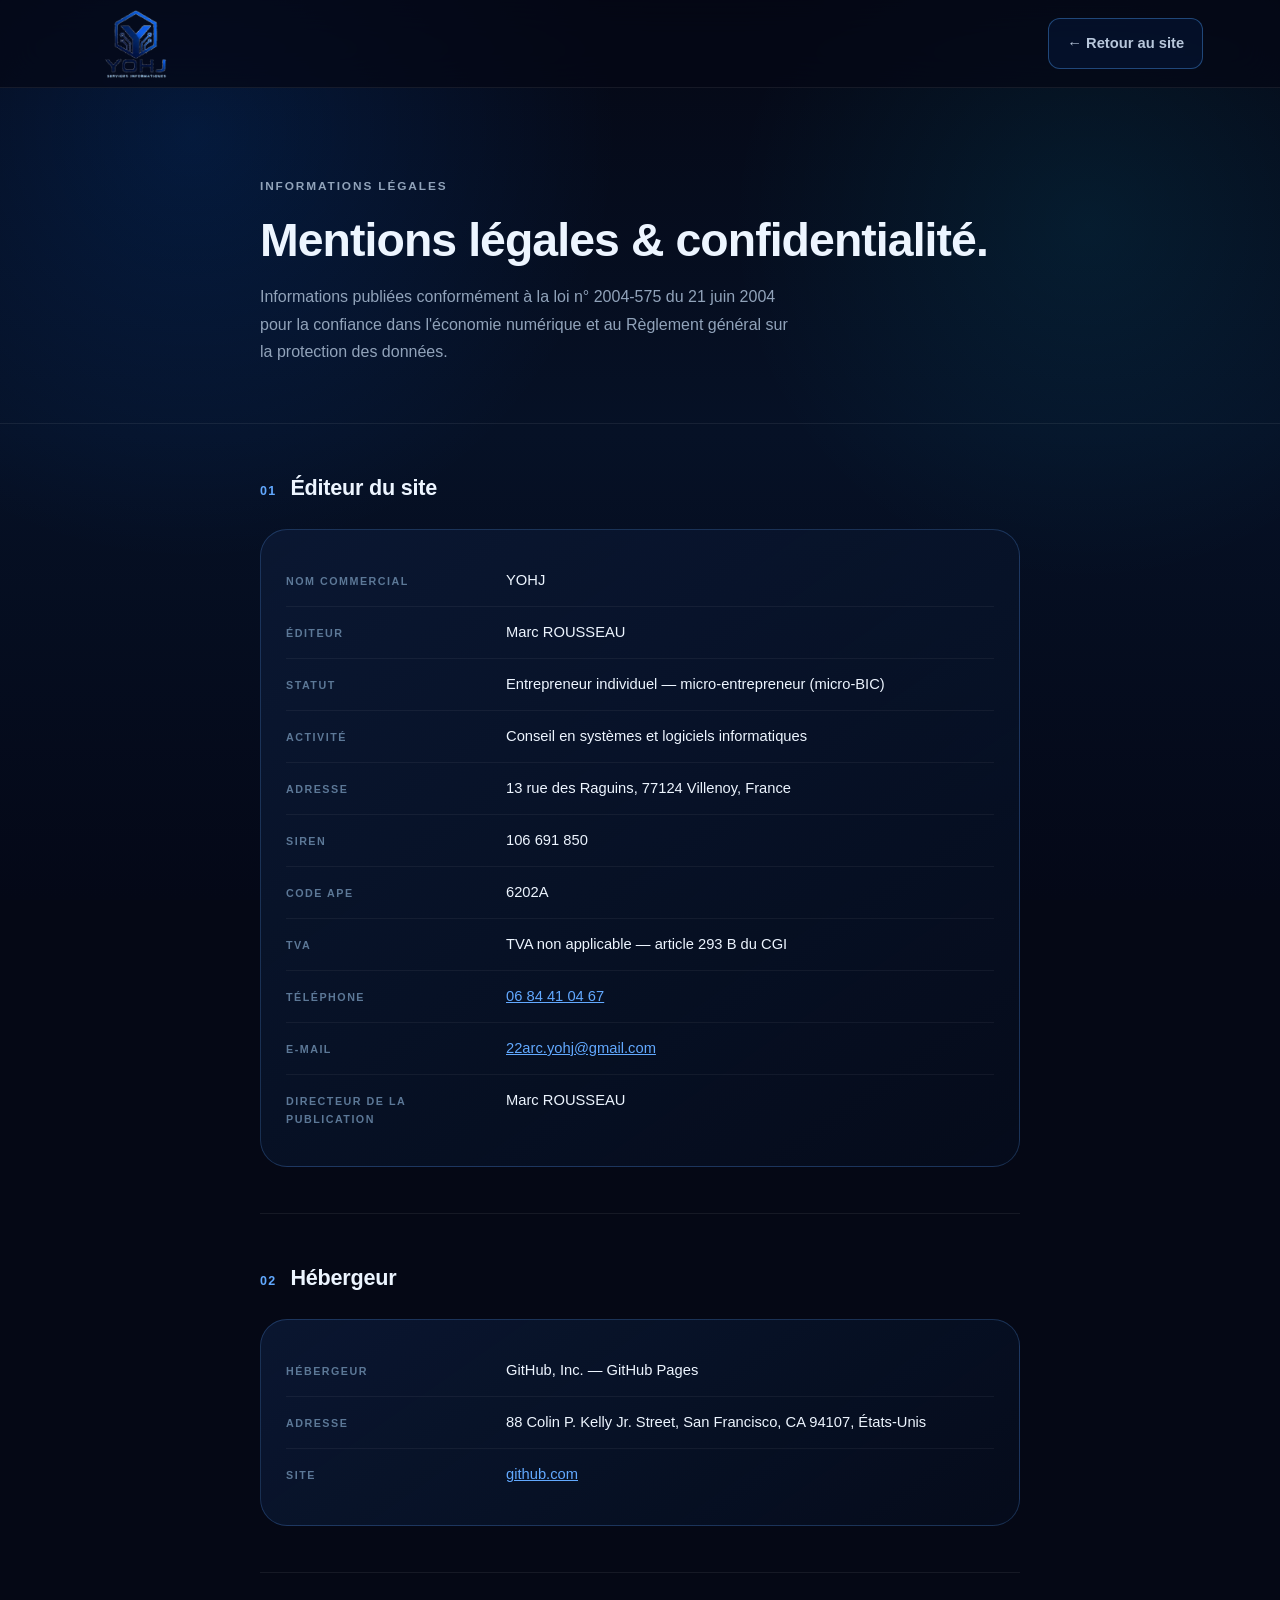
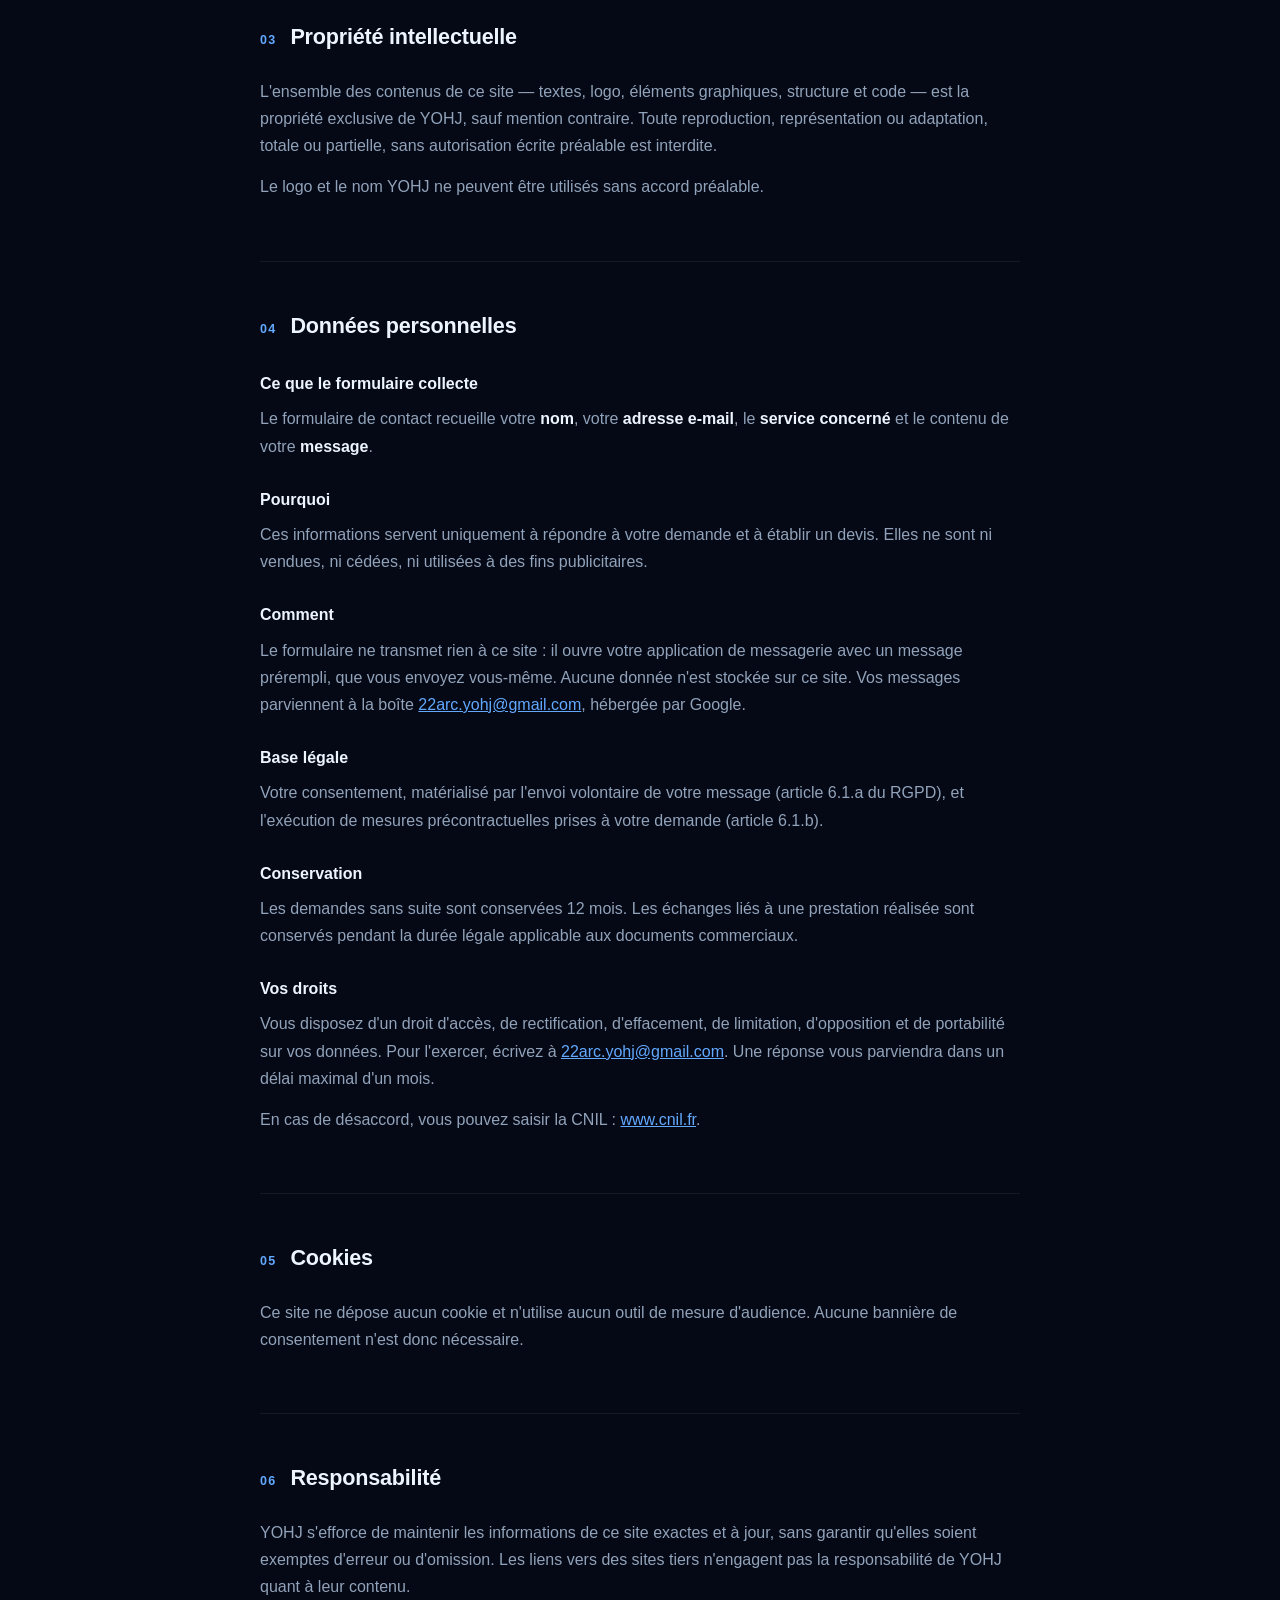
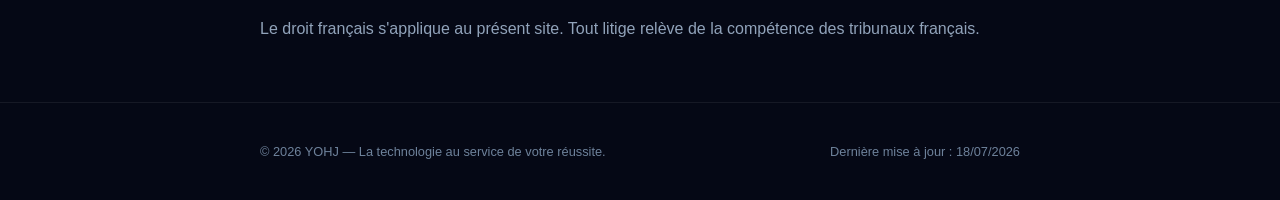
==== mentions-legales.html @ 3605e98a "Add files via upload" ====
<!DOCTYPE html>
<html lang="fr">
<head>
<meta charset="utf-8">
<meta name="viewport" content="width=device-width, initial-scale=1">
<meta name="theme-color" content="#050b1b">
<meta name="description" content="Mentions légales et politique de confidentialité de YOHJ, services informatiques.">
<title>Mentions légales — YOHJ</title>
<link rel="icon" href="assets/favicon.png">
<style>
  *{box-sizing:border-box;margin:0;padding:0}
  html{scroll-behavior:smooth}
  body{
    background:#050815;color:#edf5ff;
    font-family:Inter,Arial,sans-serif;line-height:1.7;
    overflow-x:hidden;-webkit-font-smoothing:antialiased;
  }
  body::before{
    content:"";position:fixed;inset:0;z-index:-3;
    background:
      radial-gradient(circle at 15% 15%,rgba(0,112,255,.15),transparent 32%),
      radial-gradient(circle at 85% 25%,rgba(0,214,255,.08),transparent 28%),
      linear-gradient(180deg,#050815,#061126 48%,#040817);
  }
  .wrap{max-width:840px;margin:0 auto;padding:0 clamp(22px,6vw,40px)}

  /* ---------- en-tête ---------- */
  .header{
    height:88px;position:sticky;top:0;z-index:20;
    display:flex;align-items:center;justify-content:space-between;
    padding:0 clamp(22px,6vw,92px);
    background:rgba(5,8,21,.72);backdrop-filter:blur(18px);
    border-bottom:1px solid rgba(255,255,255,.07);
  }
  .header img{display:block;width:118px;height:68px;object-fit:contain}
  .back{
    color:#b8c7db;text-decoration:none;font-size:.92rem;font-weight:700;
    padding:12px 18px;border:1px solid rgba(80,163,255,.38);
    border-radius:12px;background:rgba(20,104,255,.08);
    transition:color .2s,border-color .2s;white-space:nowrap;
  }
  .back:hover{color:#fff;border-color:#1676f5}

  /* ---------- titre ---------- */
  .head{padding:72px 0 44px;border-bottom:1px solid rgba(255,255,255,.07)}
  .label{
    letter-spacing:.16em;text-transform:uppercase;color:#62a9ff;
    font-size:.74rem;font-weight:800;margin-bottom:18px;
  }
  h1{font-size:clamp(2rem,5vw,2.9rem);line-height:1.15;font-weight:800;letter-spacing:-.02em}
  .head p{color:#91a3ba;margin-top:16px;max-width:60ch}

  /* ---------- sections ---------- */
  section{padding:46px 0;border-bottom:1px solid rgba(255,255,255,.07)}
  section:last-of-type{border-bottom:0}
  h2{
    font-size:1.35rem;font-weight:800;letter-spacing:-.01em;
    margin-bottom:22px;display:flex;align-items:baseline;gap:14px;
  }
  h2 .num{color:#62a9ff;font-size:.78rem;font-weight:800;letter-spacing:.1em;font-variant-numeric:tabular-nums}
  h3{font-size:1rem;font-weight:700;margin:26px 0 8px}
  p{color:#91a3ba;margin-bottom:14px}
  p strong{color:#edf5ff;font-weight:700}
  a{color:#62a9ff}
  ul{list-style:none;margin:0 0 14px}
  li{color:#91a3ba;padding-left:22px;position:relative;margin-bottom:9px}
  li::before{content:"—";position:absolute;left:0;color:#62a9ff;opacity:.7}

  /* ---------- fiche identité ---------- */
  .card{
    padding:25px;border:1px solid rgba(93,163,255,.24);border-radius:27px;
    background:linear-gradient(145deg,rgba(11,24,51,.92),rgba(5,13,29,.76));
  }
  .row{
    display:grid;grid-template-columns:200px 1fr;gap:10px 20px;
    padding:13px 0;border-bottom:1px solid rgba(255,255,255,.05);align-items:baseline;
  }
  .row:last-child{border-bottom:0}
  .row dt{color:#5c7897;font-size:.67rem;letter-spacing:.14em;text-transform:uppercase;font-weight:700}
  .row dd{color:#edf5ff;font-size:.92rem}
  @media(max-width:650px){.row{grid-template-columns:1fr;gap:4px}}


  /* ---------- pied ---------- */
  footer{
    padding:38px 0;color:#6e829b;font-size:.8rem;
    border-top:1px solid rgba(255,255,255,.07);
  }
  footer .wrap{display:flex;justify-content:space-between;gap:16px;flex-wrap:wrap}
  footer a{color:inherit;text-decoration:none;border-bottom:1px solid rgba(255,255,255,.18)}
  footer a:hover{color:#b8c7db;border-color:#62a9ff}

  :focus-visible{outline:2px solid #62a9ff;outline-offset:3px;border-radius:4px}
  @media(prefers-reduced-motion:reduce){*{transition:none!important;scroll-behavior:auto}}
</style>
</head>
<body>

<header class="header">
  <a href="index.html#accueil" aria-label="YOHJ, accueil">
    <img src="assets/logo-concept-a.png" alt="Logo YOHJ">
  </a>
  <a class="back" href="index.html#accueil">← Retour au site</a>
</header>

<div class="head">
  <div class="wrap">
    <p class="label">Informations légales</p>
    <h1>Mentions légales &amp; confidentialité.</h1>
    <p>Informations publiées conformément à la loi n° 2004-575 du 21 juin 2004 pour la confiance dans l'économie numérique et au Règlement général sur la protection des données.</p>
  </div>
</div>

<main class="wrap">

  <section>
    <h2><span class="num">01</span> Éditeur du site</h2>
    <div class="card">
      <dl>
        <div class="row"><dt>Nom commercial</dt><dd>YOHJ</dd></div>
        <div class="row"><dt>Éditeur</dt><dd>Marc ROUSSEAU</dd></div>
        <div class="row"><dt>Statut</dt><dd>Entrepreneur individuel — micro-entrepreneur (micro-BIC)</dd></div>
        <div class="row"><dt>Activité</dt><dd>Conseil en systèmes et logiciels informatiques</dd></div>
        <div class="row"><dt>Adresse</dt><dd>13 rue des Raguins, 77124 Villenoy, France</dd></div>
        <div class="row"><dt>SIREN</dt><dd>106 691 850</dd></div>
        <div class="row"><dt>Code APE</dt><dd>6202A</dd></div>
        <div class="row"><dt>TVA</dt><dd>TVA non applicable — article 293 B du CGI</dd></div>
        <div class="row"><dt>Téléphone</dt><dd><a href="tel:+33684410467">06 84 41 04 67</a></dd></div>
        <div class="row"><dt>E-mail</dt><dd><a href="mailto:22arc.yohj@gmail.com">22arc.yohj@gmail.com</a></dd></div>
        <div class="row"><dt>Directeur de la publication</dt><dd>Marc ROUSSEAU</dd></div>
      </dl>
    </div>
  </section>

  <section>
    <h2><span class="num">02</span> Hébergeur</h2>
    <div class="card">
      <dl>
        <div class="row"><dt>Hébergeur</dt><dd>GitHub, Inc. — GitHub Pages</dd></div>
        <div class="row"><dt>Adresse</dt><dd>88 Colin P. Kelly Jr. Street, San Francisco, CA 94107, États-Unis</dd></div>
        <div class="row"><dt>Site</dt><dd><a href="https://github.com" rel="noopener">github.com</a></dd></div>
      </dl>
    </div>
  </section>

  <section>
    <h2><span class="num">03</span> Propriété intellectuelle</h2>
    <p>L'ensemble des contenus de ce site — textes, logo, éléments graphiques, structure et code — est la propriété exclusive de YOHJ, sauf mention contraire. Toute reproduction, représentation ou adaptation, totale ou partielle, sans autorisation écrite préalable est interdite.</p>
    <p>Le logo et le nom YOHJ ne peuvent être utilisés sans accord préalable.</p>
  </section>

  <section>
    <h2><span class="num">04</span> Données personnelles</h2>

    <h3>Ce que le formulaire collecte</h3>
    <p>Le formulaire de contact recueille votre <strong>nom</strong>, votre <strong>adresse e-mail</strong>, le <strong>service concerné</strong> et le contenu de votre <strong>message</strong>.</p>

    <h3>Pourquoi</h3>
    <p>Ces informations servent uniquement à répondre à votre demande et à établir un devis. Elles ne sont ni vendues, ni cédées, ni utilisées à des fins publicitaires.</p>

    <h3>Comment</h3>
    <p>Le formulaire ne transmet rien à ce site : il ouvre votre application de messagerie avec un message prérempli, que vous envoyez vous-même. Aucune donnée n'est stockée sur ce site. Vos messages parviennent à la boîte <a href="mailto:22arc.yohj@gmail.com">22arc.yohj@gmail.com</a>, hébergée par Google.</p>

    <h3>Base légale</h3>
    <p>Votre consentement, matérialisé par l'envoi volontaire de votre message (article 6.1.a du RGPD), et l'exécution de mesures précontractuelles prises à votre demande (article 6.1.b).</p>

    <h3>Conservation</h3>
    <p>Les demandes sans suite sont conservées 12 mois. Les échanges liés à une prestation réalisée sont conservés pendant la durée légale applicable aux documents commerciaux.</p>

    <h3>Vos droits</h3>
    <p>Vous disposez d'un droit d'accès, de rectification, d'effacement, de limitation, d'opposition et de portabilité sur vos données. Pour l'exercer, écrivez à <a href="mailto:22arc.yohj@gmail.com">22arc.yohj@gmail.com</a>. Une réponse vous parviendra dans un délai maximal d'un mois.</p>
    <p>En cas de désaccord, vous pouvez saisir la CNIL : <a href="https://www.cnil.fr" rel="noopener">www.cnil.fr</a>.</p>
  </section>

  <section>
    <h2><span class="num">05</span> Cookies</h2>
    <p>Ce site ne dépose aucun cookie et n'utilise aucun outil de mesure d'audience. Aucune bannière de consentement n'est donc nécessaire.</p>
  </section>

  <section>
    <h2><span class="num">06</span> Responsabilité</h2>
    <p>YOHJ s'efforce de maintenir les informations de ce site exactes et à jour, sans garantir qu'elles soient exemptes d'erreur ou d'omission. Les liens vers des sites tiers n'engagent pas la responsabilité de YOHJ quant à leur contenu.</p>
    <p>Le droit français s'applique au présent site. Tout litige relève de la compétence des tribunaux français.</p>
  </section>

</main>

<footer>
  <div class="wrap">
    <span>© <span id="year"></span> YOHJ — La technologie au service de votre réussite.</span>
    <span>Dernière mise à jour : 18/07/2026</span>
  </div>
</footer>

<script>document.getElementById('year').textContent=new Date().getFullYear();</script>
</body>
</html>
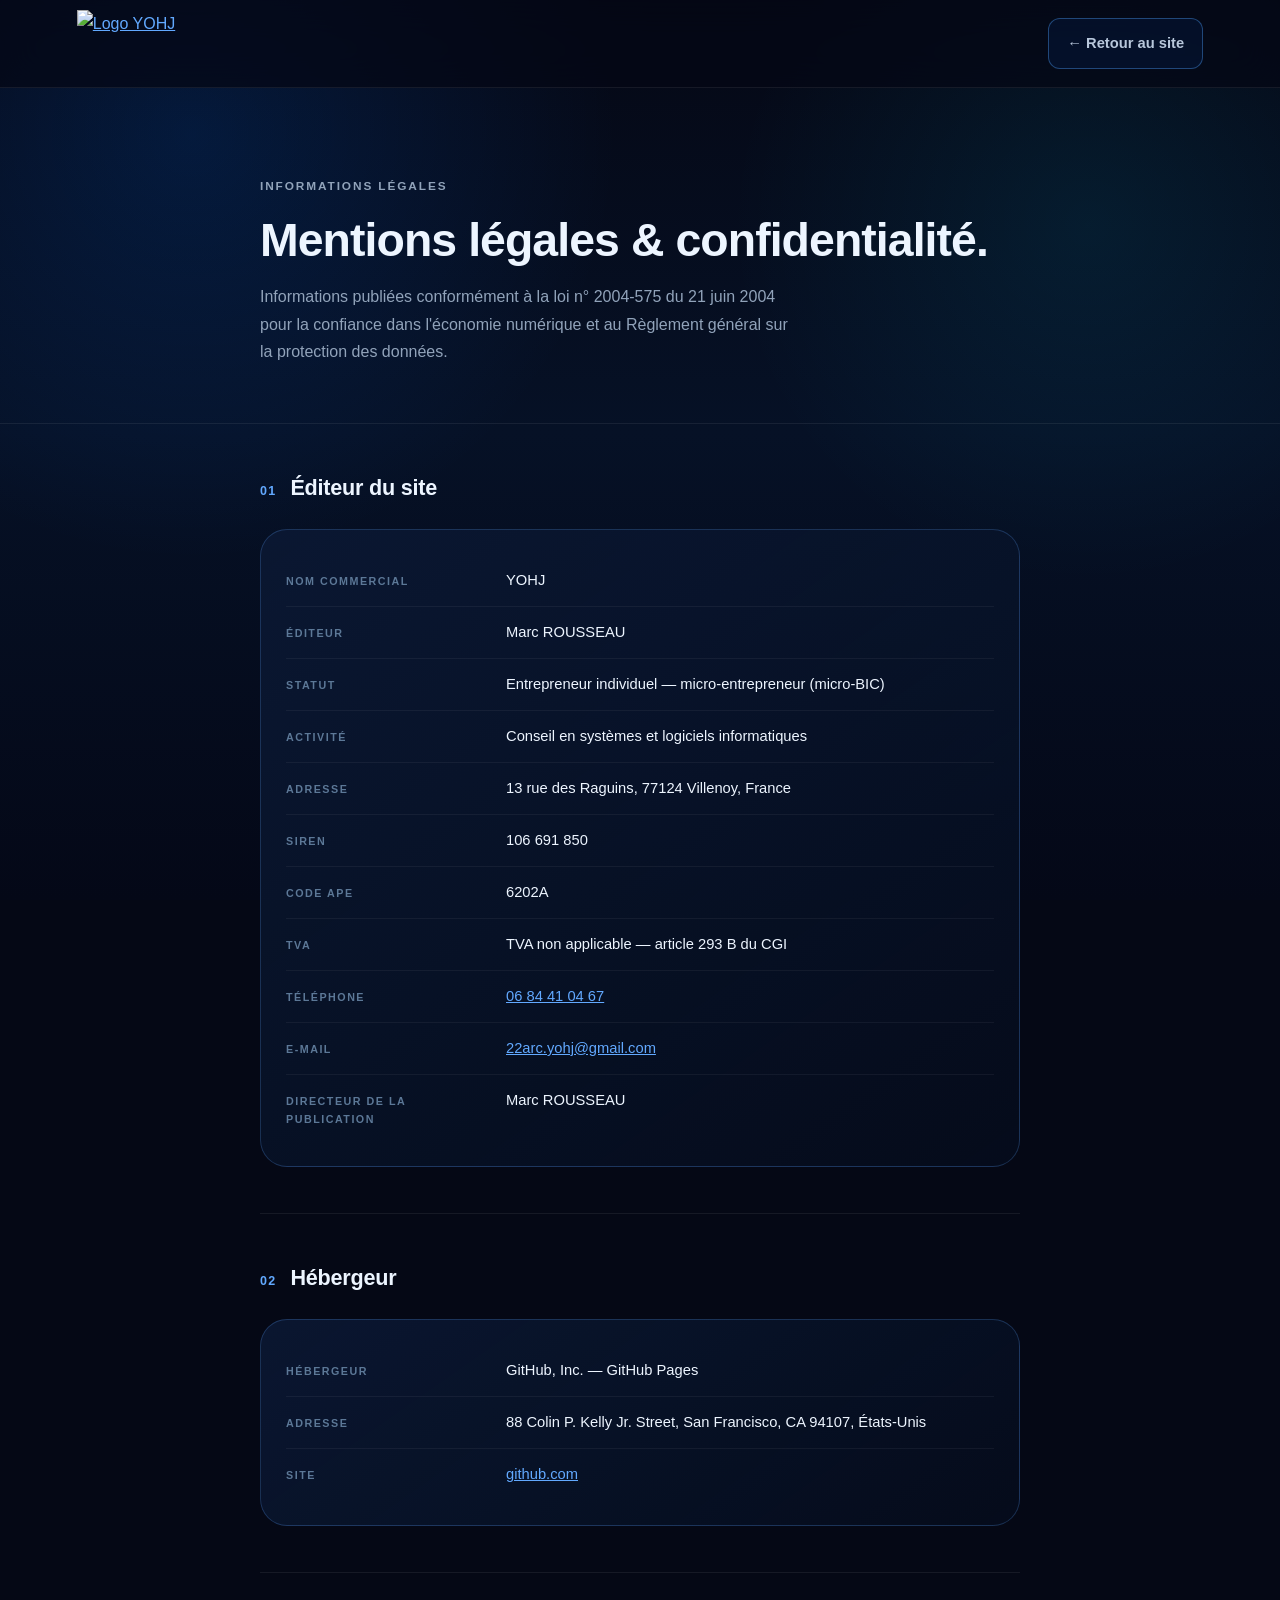
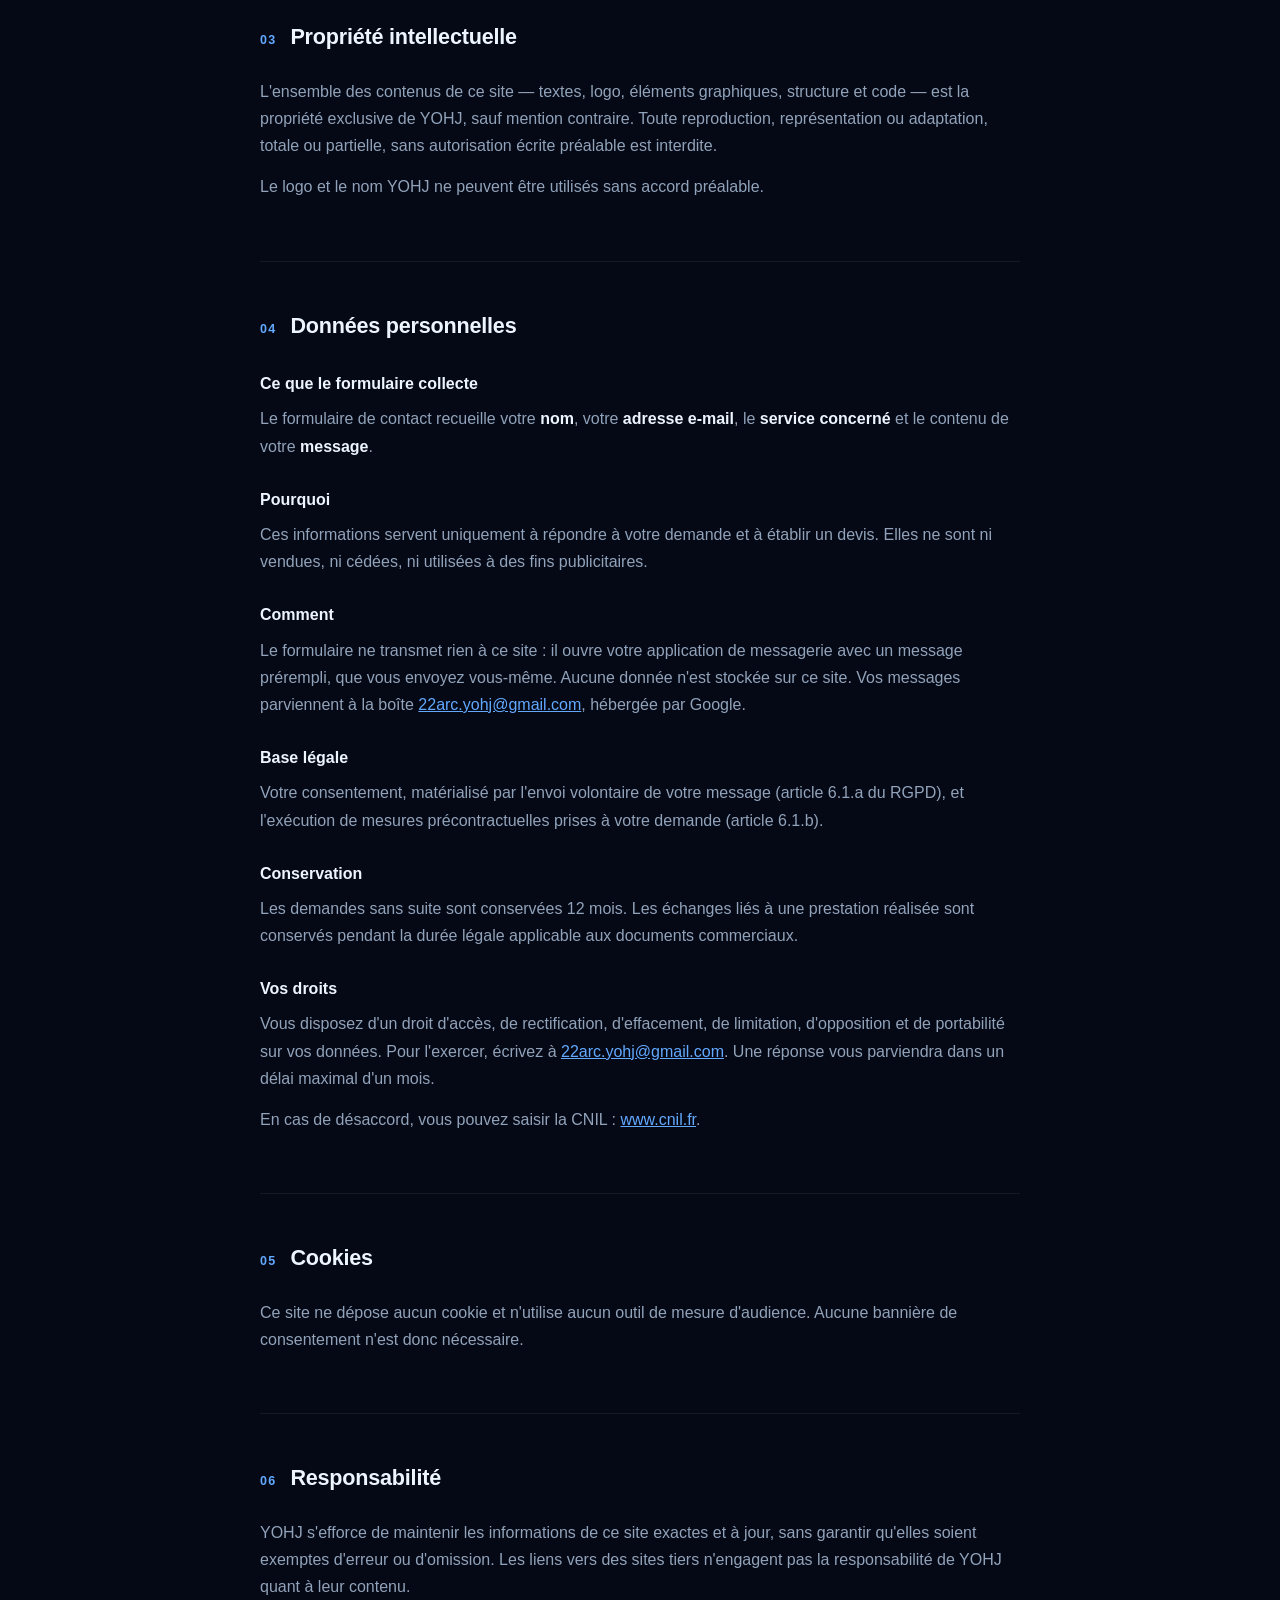
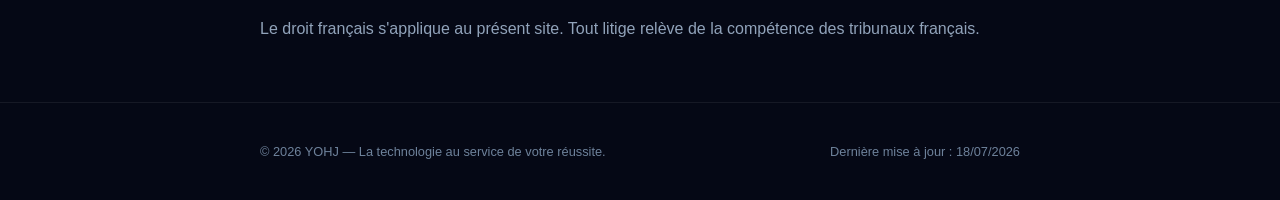
==== commit 16201998: "Add files via upload" ====
--- a/mentions-legales.html
+++ b/mentions-legales.html
@@ -6,7 +6,7 @@
 <meta name="theme-color" content="#050b1b">
 <meta name="description" content="Mentions légales et politique de confidentialité de YOHJ, services informatiques.">
 <title>Mentions légales — YOHJ</title>
-<link rel="icon" href="assets/favicon.png">
+<link rel="icon" href="assets/favicon.svg">
 <style>
   *{box-sizing:border-box;margin:0;padding:0}
   html{scroll-behavior:smooth}
@@ -98,7 +98,7 @@
 
 <header class="header">
   <a href="index.html#accueil" aria-label="YOHJ, accueil">
-    <img src="assets/logo-concept-a.png" alt="Logo YOHJ">
+    <img src="assets/logo-concept-a.svg" alt="Logo YOHJ">
   </a>
   <a class="back" href="index.html#accueil">← Retour au site</a>
 </header>
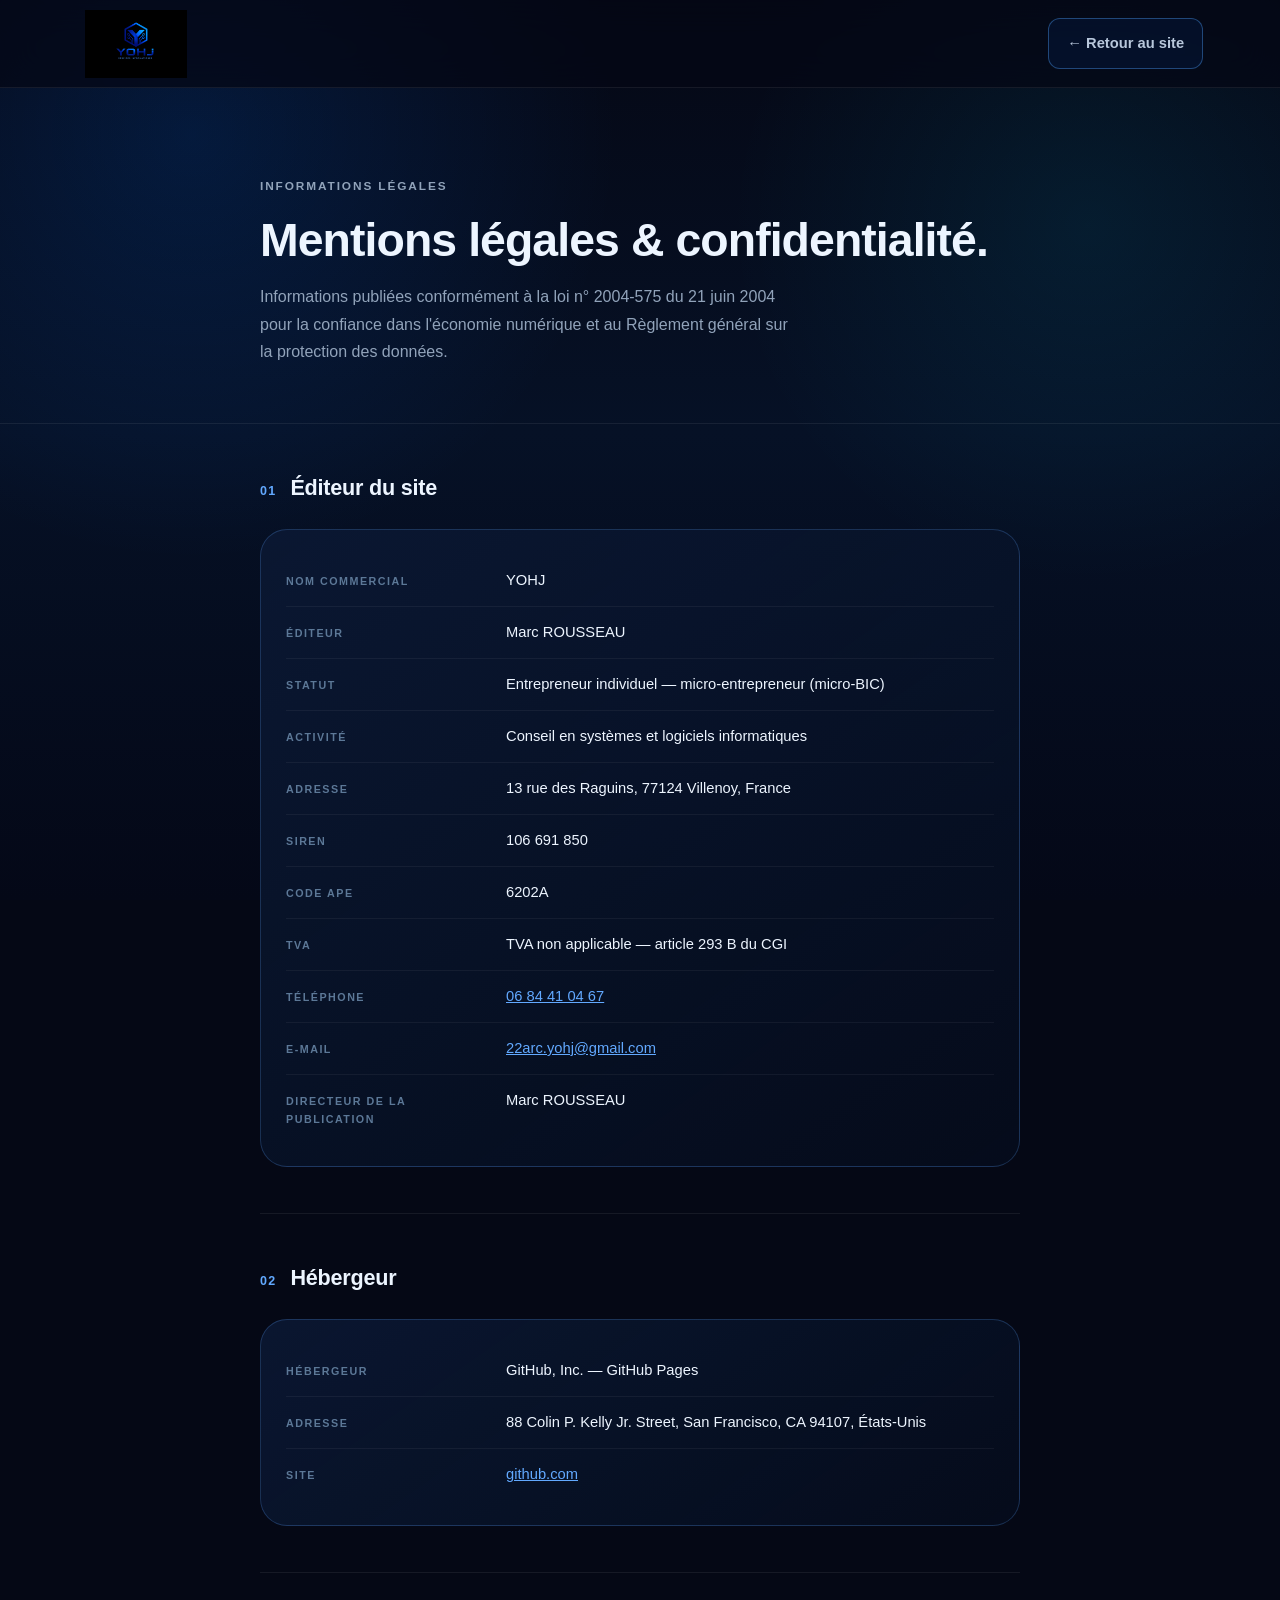
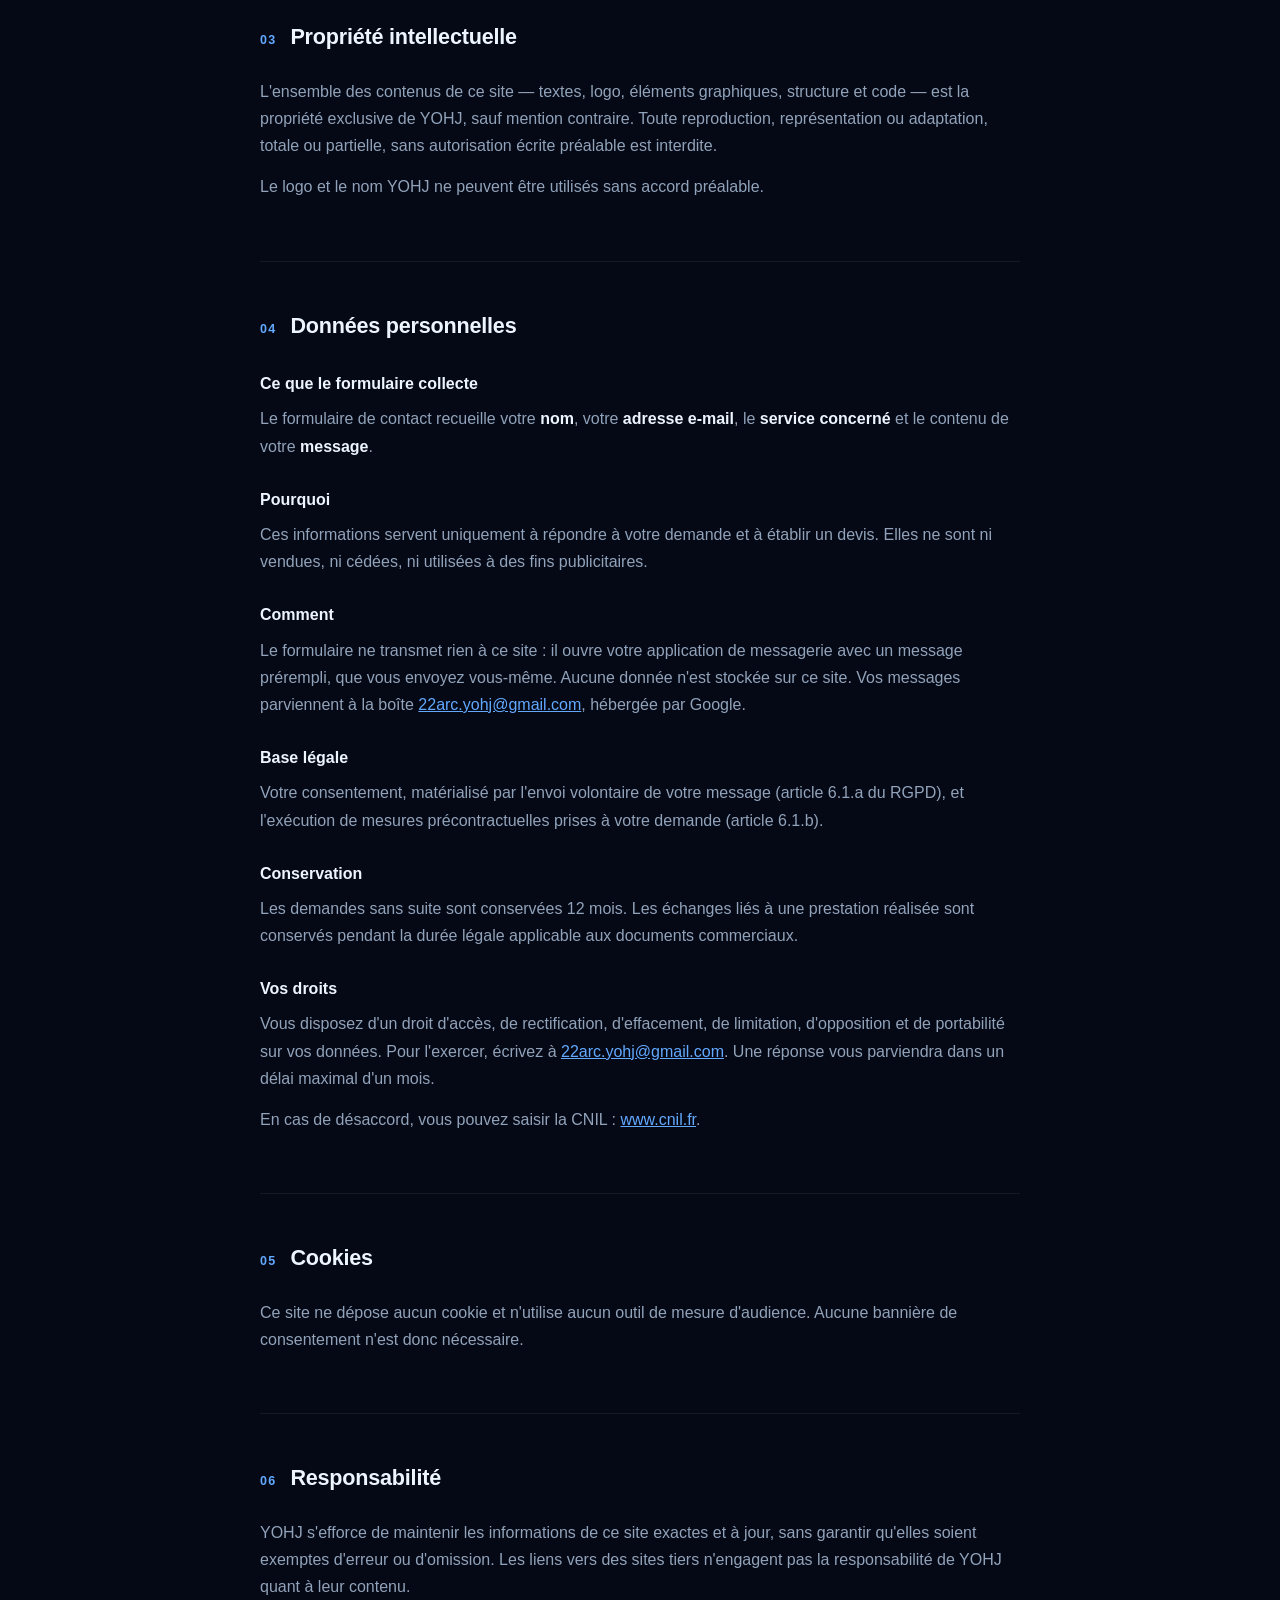
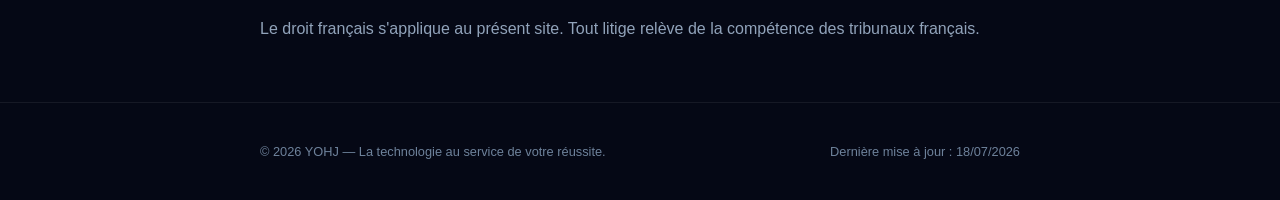
==== commit 7469a4b2: "Add files via upload" ====
--- a/mentions-legales.html
+++ b/mentions-legales.html
@@ -6,7 +6,7 @@
 <meta name="theme-color" content="#050b1b">
 <meta name="description" content="Mentions légales et politique de confidentialité de YOHJ, services informatiques.">
 <title>Mentions légales — YOHJ</title>
-<link rel="icon" href="assets/favicon.svg">
+<link rel="icon" href="assets/favicon.png">
 <style>
   *{box-sizing:border-box;margin:0;padding:0}
   html{scroll-behavior:smooth}
@@ -98,7 +98,7 @@
 
 <header class="header">
   <a href="index.html#accueil" aria-label="YOHJ, accueil">
-    <img src="assets/logo-concept-a.svg" alt="Logo YOHJ">
+    <img src="assets/logo-concept-a.png" alt="Logo YOHJ">
   </a>
   <a class="back" href="index.html#accueil">← Retour au site</a>
 </header>
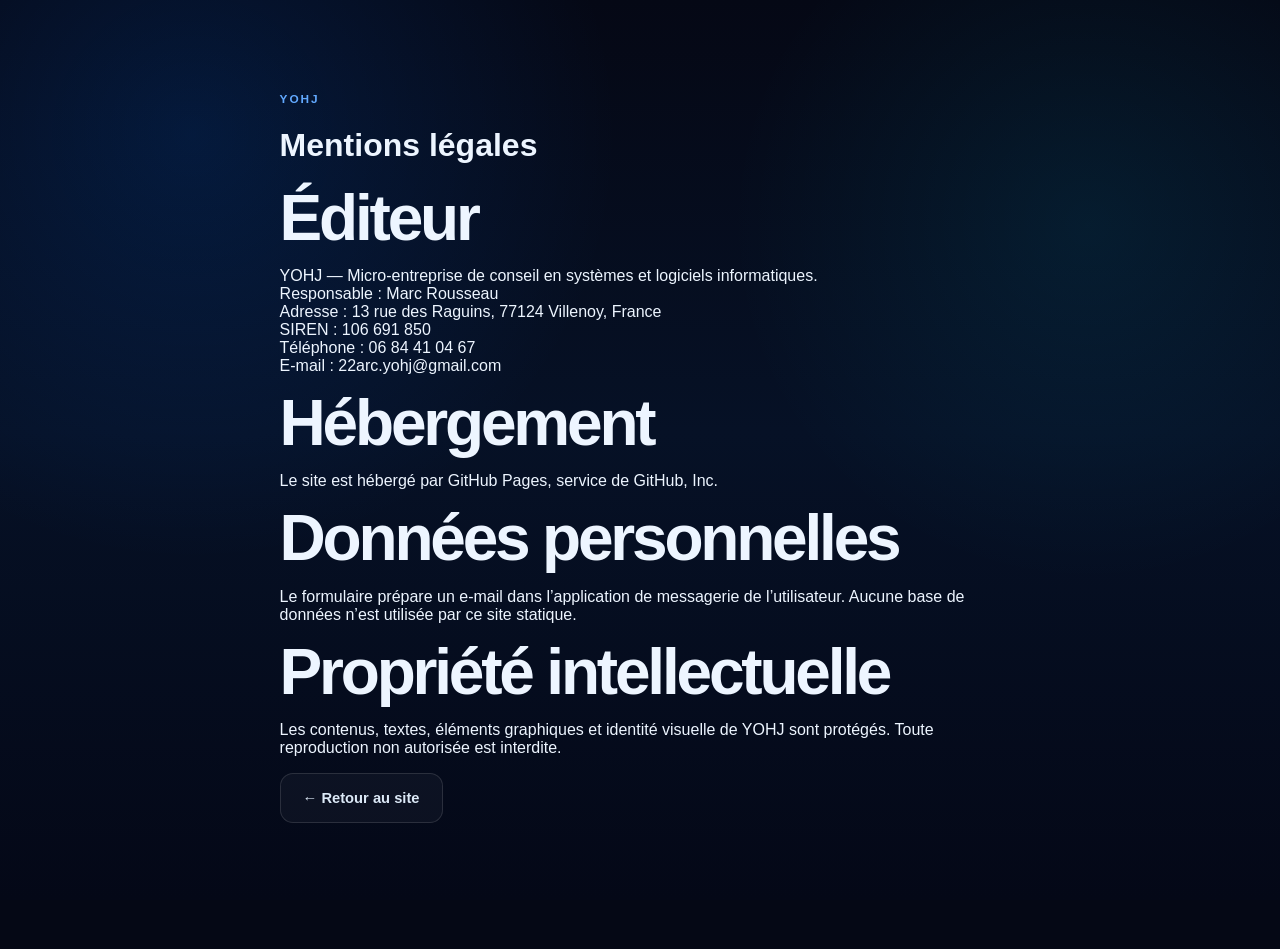
==== commit b16bc4a0: "Add files via upload" ====
--- a/mentions-legales.html
+++ b/mentions-legales.html
@@ -1,197 +1 @@
-<!DOCTYPE html>
-<html lang="fr">
-<head>
-<meta charset="utf-8">
-<meta name="viewport" content="width=device-width, initial-scale=1">
-<meta name="theme-color" content="#050b1b">
-<meta name="description" content="Mentions légales et politique de confidentialité de YOHJ, services informatiques.">
-<title>Mentions légales — YOHJ</title>
-<link rel="icon" href="assets/favicon.png">
-<style>
-  *{box-sizing:border-box;margin:0;padding:0}
-  html{scroll-behavior:smooth}
-  body{
-    background:#050815;color:#edf5ff;
-    font-family:Inter,Arial,sans-serif;line-height:1.7;
-    overflow-x:hidden;-webkit-font-smoothing:antialiased;
-  }
-  body::before{
-    content:"";position:fixed;inset:0;z-index:-3;
-    background:
-      radial-gradient(circle at 15% 15%,rgba(0,112,255,.15),transparent 32%),
-      radial-gradient(circle at 85% 25%,rgba(0,214,255,.08),transparent 28%),
-      linear-gradient(180deg,#050815,#061126 48%,#040817);
-  }
-  .wrap{max-width:840px;margin:0 auto;padding:0 clamp(22px,6vw,40px)}
-
-  /* ---------- en-tête ---------- */
-  .header{
-    height:88px;position:sticky;top:0;z-index:20;
-    display:flex;align-items:center;justify-content:space-between;
-    padding:0 clamp(22px,6vw,92px);
-    background:rgba(5,8,21,.72);backdrop-filter:blur(18px);
-    border-bottom:1px solid rgba(255,255,255,.07);
-  }
-  .header img{display:block;width:118px;height:68px;object-fit:contain}
-  .back{
-    color:#b8c7db;text-decoration:none;font-size:.92rem;font-weight:700;
-    padding:12px 18px;border:1px solid rgba(80,163,255,.38);
-    border-radius:12px;background:rgba(20,104,255,.08);
-    transition:color .2s,border-color .2s;white-space:nowrap;
-  }
-  .back:hover{color:#fff;border-color:#1676f5}
-
-  /* ---------- titre ---------- */
-  .head{padding:72px 0 44px;border-bottom:1px solid rgba(255,255,255,.07)}
-  .label{
-    letter-spacing:.16em;text-transform:uppercase;color:#62a9ff;
-    font-size:.74rem;font-weight:800;margin-bottom:18px;
-  }
-  h1{font-size:clamp(2rem,5vw,2.9rem);line-height:1.15;font-weight:800;letter-spacing:-.02em}
-  .head p{color:#91a3ba;margin-top:16px;max-width:60ch}
-
-  /* ---------- sections ---------- */
-  section{padding:46px 0;border-bottom:1px solid rgba(255,255,255,.07)}
-  section:last-of-type{border-bottom:0}
-  h2{
-    font-size:1.35rem;font-weight:800;letter-spacing:-.01em;
-    margin-bottom:22px;display:flex;align-items:baseline;gap:14px;
-  }
-  h2 .num{color:#62a9ff;font-size:.78rem;font-weight:800;letter-spacing:.1em;font-variant-numeric:tabular-nums}
-  h3{font-size:1rem;font-weight:700;margin:26px 0 8px}
-  p{color:#91a3ba;margin-bottom:14px}
-  p strong{color:#edf5ff;font-weight:700}
-  a{color:#62a9ff}
-  ul{list-style:none;margin:0 0 14px}
-  li{color:#91a3ba;padding-left:22px;position:relative;margin-bottom:9px}
-  li::before{content:"—";position:absolute;left:0;color:#62a9ff;opacity:.7}
-
-  /* ---------- fiche identité ---------- */
-  .card{
-    padding:25px;border:1px solid rgba(93,163,255,.24);border-radius:27px;
-    background:linear-gradient(145deg,rgba(11,24,51,.92),rgba(5,13,29,.76));
-  }
-  .row{
-    display:grid;grid-template-columns:200px 1fr;gap:10px 20px;
-    padding:13px 0;border-bottom:1px solid rgba(255,255,255,.05);align-items:baseline;
-  }
-  .row:last-child{border-bottom:0}
-  .row dt{color:#5c7897;font-size:.67rem;letter-spacing:.14em;text-transform:uppercase;font-weight:700}
-  .row dd{color:#edf5ff;font-size:.92rem}
-  @media(max-width:650px){.row{grid-template-columns:1fr;gap:4px}}
-
-
-  /* ---------- pied ---------- */
-  footer{
-    padding:38px 0;color:#6e829b;font-size:.8rem;
-    border-top:1px solid rgba(255,255,255,.07);
-  }
-  footer .wrap{display:flex;justify-content:space-between;gap:16px;flex-wrap:wrap}
-  footer a{color:inherit;text-decoration:none;border-bottom:1px solid rgba(255,255,255,.18)}
-  footer a:hover{color:#b8c7db;border-color:#62a9ff}
-
-  :focus-visible{outline:2px solid #62a9ff;outline-offset:3px;border-radius:4px}
-  @media(prefers-reduced-motion:reduce){*{transition:none!important;scroll-behavior:auto}}
-</style>
-</head>
-<body>
-
-<header class="header">
-  <a href="index.html#accueil" aria-label="YOHJ, accueil">
-    <img src="assets/logo-concept-a.png" alt="Logo YOHJ">
-  </a>
-  <a class="back" href="index.html#accueil">← Retour au site</a>
-</header>
-
-<div class="head">
-  <div class="wrap">
-    <p class="label">Informations légales</p>
-    <h1>Mentions légales &amp; confidentialité.</h1>
-    <p>Informations publiées conformément à la loi n° 2004-575 du 21 juin 2004 pour la confiance dans l'économie numérique et au Règlement général sur la protection des données.</p>
-  </div>
-</div>
-
-<main class="wrap">
-
-  <section>
-    <h2><span class="num">01</span> Éditeur du site</h2>
-    <div class="card">
-      <dl>
-        <div class="row"><dt>Nom commercial</dt><dd>YOHJ</dd></div>
-        <div class="row"><dt>Éditeur</dt><dd>Marc ROUSSEAU</dd></div>
-        <div class="row"><dt>Statut</dt><dd>Entrepreneur individuel — micro-entrepreneur (micro-BIC)</dd></div>
-        <div class="row"><dt>Activité</dt><dd>Conseil en systèmes et logiciels informatiques</dd></div>
-        <div class="row"><dt>Adresse</dt><dd>13 rue des Raguins, 77124 Villenoy, France</dd></div>
-        <div class="row"><dt>SIREN</dt><dd>106 691 850</dd></div>
-        <div class="row"><dt>Code APE</dt><dd>6202A</dd></div>
-        <div class="row"><dt>TVA</dt><dd>TVA non applicable — article 293 B du CGI</dd></div>
-        <div class="row"><dt>Téléphone</dt><dd><a href="tel:+33684410467">06 84 41 04 67</a></dd></div>
-        <div class="row"><dt>E-mail</dt><dd><a href="mailto:22arc.yohj@gmail.com">22arc.yohj@gmail.com</a></dd></div>
-        <div class="row"><dt>Directeur de la publication</dt><dd>Marc ROUSSEAU</dd></div>
-      </dl>
-    </div>
-  </section>
-
-  <section>
-    <h2><span class="num">02</span> Hébergeur</h2>
-    <div class="card">
-      <dl>
-        <div class="row"><dt>Hébergeur</dt><dd>GitHub, Inc. — GitHub Pages</dd></div>
-        <div class="row"><dt>Adresse</dt><dd>88 Colin P. Kelly Jr. Street, San Francisco, CA 94107, États-Unis</dd></div>
-        <div class="row"><dt>Site</dt><dd><a href="https://github.com" rel="noopener">github.com</a></dd></div>
-      </dl>
-    </div>
-  </section>
-
-  <section>
-    <h2><span class="num">03</span> Propriété intellectuelle</h2>
-    <p>L'ensemble des contenus de ce site — textes, logo, éléments graphiques, structure et code — est la propriété exclusive de YOHJ, sauf mention contraire. Toute reproduction, représentation ou adaptation, totale ou partielle, sans autorisation écrite préalable est interdite.</p>
-    <p>Le logo et le nom YOHJ ne peuvent être utilisés sans accord préalable.</p>
-  </section>
-
-  <section>
-    <h2><span class="num">04</span> Données personnelles</h2>
-
-    <h3>Ce que le formulaire collecte</h3>
-    <p>Le formulaire de contact recueille votre <strong>nom</strong>, votre <strong>adresse e-mail</strong>, le <strong>service concerné</strong> et le contenu de votre <strong>message</strong>.</p>
-
-    <h3>Pourquoi</h3>
-    <p>Ces informations servent uniquement à répondre à votre demande et à établir un devis. Elles ne sont ni vendues, ni cédées, ni utilisées à des fins publicitaires.</p>
-
-    <h3>Comment</h3>
-    <p>Le formulaire ne transmet rien à ce site : il ouvre votre application de messagerie avec un message prérempli, que vous envoyez vous-même. Aucune donnée n'est stockée sur ce site. Vos messages parviennent à la boîte <a href="mailto:22arc.yohj@gmail.com">22arc.yohj@gmail.com</a>, hébergée par Google.</p>
-
-    <h3>Base légale</h3>
-    <p>Votre consentement, matérialisé par l'envoi volontaire de votre message (article 6.1.a du RGPD), et l'exécution de mesures précontractuelles prises à votre demande (article 6.1.b).</p>
-
-    <h3>Conservation</h3>
-    <p>Les demandes sans suite sont conservées 12 mois. Les échanges liés à une prestation réalisée sont conservés pendant la durée légale applicable aux documents commerciaux.</p>
-
-    <h3>Vos droits</h3>
-    <p>Vous disposez d'un droit d'accès, de rectification, d'effacement, de limitation, d'opposition et de portabilité sur vos données. Pour l'exercer, écrivez à <a href="mailto:22arc.yohj@gmail.com">22arc.yohj@gmail.com</a>. Une réponse vous parviendra dans un délai maximal d'un mois.</p>
-    <p>En cas de désaccord, vous pouvez saisir la CNIL : <a href="https://www.cnil.fr" rel="noopener">www.cnil.fr</a>.</p>
-  </section>
-
-  <section>
-    <h2><span class="num">05</span> Cookies</h2>
-    <p>Ce site ne dépose aucun cookie et n'utilise aucun outil de mesure d'audience. Aucune bannière de consentement n'est donc nécessaire.</p>
-  </section>
-
-  <section>
-    <h2><span class="num">06</span> Responsabilité</h2>
-    <p>YOHJ s'efforce de maintenir les informations de ce site exactes et à jour, sans garantir qu'elles soient exemptes d'erreur ou d'omission. Les liens vers des sites tiers n'engagent pas la responsabilité de YOHJ quant à leur contenu.</p>
-    <p>Le droit français s'applique au présent site. Tout litige relève de la compétence des tribunaux français.</p>
-  </section>
-
-</main>
-
-<footer>
-  <div class="wrap">
-    <span>© <span id="year"></span> YOHJ — La technologie au service de votre réussite.</span>
-    <span>Dernière mise à jour : 18/07/2026</span>
-  </div>
-</footer>
-
-<script>document.getElementById('year').textContent=new Date().getFullYear();</script>
-</body>
-</html>
+<!doctype html><html lang="fr"><head><meta charset="utf-8"><meta name="viewport" content="width=device-width,initial-scale=1"><title>Mentions légales — YOHJ</title><link rel="stylesheet" href="styles.css"></head><body><main class="section" style="max-width:900px;margin:auto;padding-top:80px"><p class="section-label">YOHJ</p><h1>Mentions légales</h1><h2>Éditeur</h2><p>YOHJ — Micro-entreprise de conseil en systèmes et logiciels informatiques.<br>Responsable : Marc Rousseau<br>Adresse : 13 rue des Raguins, 77124 Villenoy, France<br>SIREN : 106 691 850<br>Téléphone : 06 84 41 04 67<br>E-mail : 22arc.yohj@gmail.com</p><h2>Hébergement</h2><p>Le site est hébergé par GitHub Pages, service de GitHub, Inc.</p><h2>Données personnelles</h2><p>Le formulaire prépare un e-mail dans l’application de messagerie de l’utilisateur. Aucune base de données n’est utilisée par ce site statique.</p><h2>Propriété intellectuelle</h2><p>Les contenus, textes, éléments graphiques et identité visuelle de YOHJ sont protégés. Toute reproduction non autorisée est interdite.</p><p><a class="button button-secondary" href="index.html">← Retour au site</a></p></main></body></html>
--- a/styles.css
+++ b/styles.css
@@ -0,0 +1,219 @@
+*{box-sizing:border-box}html{scroll-behavior:smooth}body{margin:0;background:#050815;color:#edf5ff;font-family:Inter,Arial,sans-serif;overflow-x:hidden}body::before{content:"";position:fixed;inset:0;background:radial-gradient(circle at 15% 15%,rgba(0,112,255,.15),transparent 32%),radial-gradient(circle at 85% 25%,rgba(0,214,255,.08),transparent 28%),linear-gradient(180deg,#050815,#061126 48%,#040817);z-index:-3}.cursor-glow{position:fixed;width:420px;height:420px;border-radius:50%;pointer-events:none;background:radial-gradient(circle,rgba(0,123,255,.09),transparent 65%);transform:translate(-50%,-50%);z-index:-1}#network{position:fixed;inset:0;z-index:-2;opacity:.55}.header{height:88px;position:sticky;top:0;z-index:20;display:flex;align-items:center;justify-content:space-between;padding:0 clamp(22px,6vw,92px);background:rgba(5,8,21,.72);backdrop-filter:blur(18px);border-bottom:1px solid rgba(255,255,255,.07)}.brand img{display:block;width:118px;height:68px;object-fit:contain}.nav{display:flex;align-items:center;gap:32px}.nav a{color:#b8c7db;text-decoration:none;font-size:.92rem;font-weight:700}.nav a:hover{color:white}.nav-cta{padding:12px 18px;border:1px solid rgba(80,163,255,.38);border-radius:12px;background:rgba(20,104,255,.08)}.menu-button{display:none;background:none;border:0;padding:5px}.menu-button span{display:block;width:25px;height:2px;background:white;margin:5px}.hero{min-height:calc(100vh - 88px);display:grid;grid-template-columns:1.03fr .97fr;align-items:center;gap:40px;padding:70px clamp(22px,7vw,110px) 85px}.kicker,.section-label{letter-spacing:.16em;text-transform:uppercase;color:#62a9ff;font-size:.74rem;font-weight:800}.kicker{display:flex;align-items:center;gap:10px}.kicker span{width:7px;height:7px;background:#20d5ff;border-radius:50%;box-shadow:0 0 15px #20d5ff}.hero h1,.section h2{font-family:Arial,sans-serif;letter-spacing:-.05em}.hero h1{font-size:clamp(3.6rem,7vw,7rem);line-height:.92;margin:25px 0}.hero h1 em{font-style:normal;background:linear-gradient(100deg,#fff,#54a8ff 55%,#16d8ff);-webkit-background-clip:text;color:transparent}.intro{font-size:1.14rem;line-height:1.75;color:#9eb0c8;max-width:680px}.actions{display:flex;gap:14px;flex-wrap:wrap;margin:34px 0 42px}.button{display:inline-flex;align-items:center;justify-content:center;gap:10px;min-height:50px;padding:0 22px;border-radius:13px;text-decoration:none;font-weight:800;font-size:.92rem;border:0;cursor:pointer}.button-primary{color:white;background:linear-gradient(110deg,#095ae6,#0caeea);box-shadow:0 14px 35px rgba(2,107,255,.28)}.button-primary:hover{transform:translateY(-2px);box-shadow:0 18px 45px rgba(2,107,255,.42)}.button-secondary{color:#dce9f7;border:1px solid rgba(255,255,255,.12);background:rgba(255,255,255,.035)}.proof{display:grid;grid-template-columns:repeat(3,1fr);gap:16px}.proof div{padding-right:14px;border-right:1px solid rgba(255,255,255,.1)}.proof div:last-child{border:0}.proof strong,.proof span{display:block}.proof strong{font-size:.92rem}.proof span{color:#778da7;font-size:.75rem;margin-top:5px}.hero-stage{min-height:560px;position:relative;display:grid;place-items:center}.halo{position:absolute;border-radius:50%;filter:blur(20px)}.halo-one{width:520px;height:520px;background:radial-gradient(circle,rgba(11,91,241,.32),rgba(7,194,255,.04) 58%,transparent 70%)}.halo-two{width:350px;height:350px;border:1px solid rgba(75,156,255,.18);box-shadow:0 0 70px rgba(0,101,255,.1)}.section{padding:110px clamp(22px,7vw,110px)}.section-head{display:grid;grid-template-columns:1.1fr .6fr;gap:80px;align-items:end;margin-bottom:52px}.section h2{font-size:clamp(2.5rem,5vw,5rem);line-height:1.02;margin:14px 0}.section-head>p{color:#91a4bd;line-height:1.7}.service-grid{display:grid;grid-template-columns:repeat(3,1fr);gap:18px}.service-card{position:relative;min-height:315px;padding:28px;border-radius:21px;background:linear-gradient(145deg,rgba(14,28,55,.72),rgba(6,14,29,.8));border:1px solid rgba(255,255,255,.07);overflow:hidden;transition:.35s}.service-card::after{content:"";position:absolute;width:180px;height:180px;right:-100px;bottom:-100px;border-radius:50%;background:#0f68f4;filter:blur(55px);opacity:0;transition:.35s}.service-card:hover{transform:translateY(-7px);border-color:rgba(64,146,255,.38)}.service-card:hover::after{opacity:.16}.number{position:absolute;right:22px;top:22px;font-size:.72rem;color:#445d79}.service-icon{width:49px;height:49px;display:grid;place-items:center;border-radius:14px;background:linear-gradient(145deg,rgba(21,102,239,.28),rgba(0,200,255,.12));border:1px solid rgba(69,151,255,.2);font-size:1.35rem}.service-card h3{margin:36px 0 12px;font-size:1.22rem}.service-card p{color:#8699b0;font-size:.91rem;line-height:1.65}.service-card a{position:absolute;bottom:27px;color:#74b6ff;text-decoration:none;font-size:.82rem;font-weight:800}.expertise{padding-top:20px}.expertise-panel{display:grid;grid-template-columns:.8fr 1.2fr;gap:70px;padding:60px;border-radius:30px;background:radial-gradient(circle at 5% 15%,rgba(13,93,229,.25),transparent 34%),rgba(8,19,42,.76);border:1px solid rgba(68,142,255,.16)}.expertise-copy p:last-child{color:#8fa2b9;line-height:1.7}.steps{display:grid;gap:10px}.steps article{display:grid;grid-template-columns:50px 1fr;gap:15px;padding:19px;border-bottom:1px solid rgba(255,255,255,.07)}.steps article:last-child{border:0}.steps span{font-size:.72rem;color:#4e9af7;padding-top:4px}.steps h3{margin:0 0 6px}.steps p{margin:0;color:#8497af;font-size:.88rem;line-height:1.55}.about{display:grid;grid-template-columns:1fr 1fr;gap:100px;align-items:center}.about-visual{height:520px;position:relative;display:grid;place-items:center}.core{width:190px;height:190px;border-radius:50%;display:grid;place-items:center;background:radial-gradient(circle,rgba(30,117,249,.28),rgba(3,11,25,.86));border:1px solid rgba(92,169,255,.25);box-shadow:0 0 80px rgba(0,93,255,.18)}.core img{width:135px}.orbit{position:absolute;border:1px solid rgba(57,142,255,.18);border-radius:50%;animation:rotate 20s linear infinite}.orbit-one{width:320px;height:320px}.orbit-two{width:455px;height:455px;animation-direction:reverse;animation-duration:28s}.orbit-tag{position:absolute;padding:10px 14px;border-radius:11px;background:rgba(8,20,43,.9);border:1px solid rgba(79,155,255,.18);font-size:.74rem;color:#9bb3cf}.tag-one{top:14%;left:11%}.tag-two{right:6%;top:45%}.tag-three{bottom:13%;left:24%}.about-copy>p:not(.section-label){color:#91a3ba;line-height:1.75}.about-copy ul{list-style:none;padding:0;margin:28px 0 0}.about-copy li{margin:14px 0;color:#bed0e5}.about-copy li span{color:#2dc4ff;margin-right:10px}.contact{padding-top:40px}.contact-card{display:grid;grid-template-columns:.85fr 1.15fr;gap:70px;padding:60px;border-radius:30px;background:linear-gradient(145deg,rgba(9,25,54,.9),rgba(5,12,27,.96));border:1px solid rgba(74,151,255,.18)}.contact-copy>p:not(.section-label){color:#8da0b8;line-height:1.7}.contact-details{display:grid;gap:12px;margin-top:32px}.contact-details a{display:flex;align-items:center;gap:13px;text-decoration:none;color:white;padding:14px;background:rgba(255,255,255,.025);border-radius:13px}.contact-details a>span{width:37px;height:37px;display:grid;place-items:center;background:rgba(30,116,242,.13);border-radius:10px;color:#52a7ff}.contact-details small,.contact-details strong{display:block}.contact-details small{color:#6f86a1;font-size:.68rem}.contact-details strong{font-size:.85rem;margin-top:4px}form{display:grid;gap:16px}.field-row{display:grid;grid-template-columns:1fr 1fr;gap:14px}label{display:grid;gap:8px;color:#9eb0c6;font-size:.78rem;font-weight:800}input,select,textarea{width:100%;border:1px solid rgba(255,255,255,.09);background:#071326;color:white;border-radius:12px;padding:14px;font:inherit}input:focus,select:focus,textarea:focus{outline:1px solid #1676f5;border-color:#1676f5}.form-note{color:#647994}footer{display:grid;grid-template-columns:1fr 1fr 1fr;align-items:center;gap:30px;padding:35px clamp(22px,7vw,110px);border-top:1px solid rgba(255,255,255,.07);color:#6e829b;font-size:.8rem}.footer-brand img{width:105px;height:55px;object-fit:contain}.footer-brand{justify-self:start}footer a{color:inherit;text-decoration:none;border-bottom:1px solid rgba(255,255,255,.18)}footer a:hover{color:#b8c7db;border-color:#62a9ff}footer p:nth-child(2){text-align:center}footer p:last-child{text-align:right}.reveal{opacity:0;transform:translateY(28px);transition:opacity .8s ease,transform .8s ease}.reveal.visible{opacity:1;transform:none}.delay-1{transition-delay:.12s}.delay-2{transition-delay:.24s}@media(max-width:980px){.menu-button{display:block}.nav{display:none;position:absolute;top:78px;left:18px;right:18px;flex-direction:column;align-items:stretch;padding:22px;border-radius:18px;background:#071224;border:1px solid rgba(255,255,255,.09)}.nav.open{display:flex}.hero,.about,.contact-card,.expertise-panel{grid-template-columns:1fr}.hero-stage{min-height:500px}.service-grid{grid-template-columns:1fr 1fr}.section-head{grid-template-columns:1fr;gap:10px}.about-visual{order:2}.contact-card{padding:38px}}@media(max-width:650px){.header{height:76px}.brand img{width:94px;height:58px}.hero{padding-top:50px}.hero h1{font-size:3.15rem}.hero-stage{min-height:430px}.proof{grid-template-columns:1fr}.proof div{border-right:0;border-bottom:1px solid rgba(255,255,255,.08);padding-bottom:12px}.service-grid{grid-template-columns:1fr}.section{padding:80px 20px}.expertise-panel,.contact-card{padding:26px 20px}.about-visual{height:390px}.orbit-one{width:260px;height:260px}.orbit-two{width:350px;height:350px}.core{width:150px;height:150px}.core img{width:108px}.field-row{grid-template-columns:1fr}footer{grid-template-columns:1fr;text-align:center}.footer-brand{justify-self:center}footer p:nth-child(2),footer p:last-child{text-align:center;margin:0}}@media(prefers-reduced-motion:reduce){*{animation-duration:.01ms!important;animation-iteration-count:1!important;scroll-behavior:auto!important}.reveal{opacity:1;transform:none}}@keyframes rotate{to{transform:rotate(360deg)}}.brand-anim{position:relative;display:inline-block;line-height:0}
+.brand-shine{position:absolute;inset:0;pointer-events:none;background:linear-gradient(115deg,transparent 38%,rgba(255,255,255,.7) 50%,transparent 62%);background-size:250% 100%;background-position:180% 0;-webkit-mask:url(assets/logo-concept-a.png) center/contain no-repeat;mask:url(assets/logo-concept-a.png) center/contain no-repeat;mix-blend-mode:screen;opacity:0}
+.brand-anim:hover .brand-shine,.brand-anim:focus-visible .brand-shine{animation:brand-sweep 1s ease forwards}
+.brand-shine.intro{animation:brand-sweep 1.2s ease .6s forwards}
+@keyframes brand-sweep{0%{opacity:0;background-position:180% 0}12%{opacity:1}100%{opacity:0;background-position:-80% 0}}
+@media(prefers-reduced-motion:reduce){.brand-shine{display:none}}
+
+/* =========================================================
+   Raffinement visuel & interactions — 2026
+   ========================================================= */
+:root{--ease-out:cubic-bezier(.16,1,.3,1);--line:rgba(255,255,255,.075)}
+body{background-color:#050815}
+.scroll-progress{position:fixed;inset:0 0 auto;height:2px;z-index:100;pointer-events:none;background:rgba(255,255,255,.025)}
+.scroll-progress span{display:block;width:100%;height:100%;transform:scaleX(0);transform-origin:left;background:linear-gradient(90deg,#0d6df0,#20d5ff);box-shadow:0 0 16px rgba(32,213,255,.6);will-change:transform}
+.header{transition:height .35s var(--ease-out),background .35s,border-color .35s,box-shadow .35s}
+.header.is-scrolled{background:rgba(5,8,21,.88);border-color:rgba(98,169,255,.13);box-shadow:0 12px 36px rgba(0,0,0,.2)}
+.nav a{position:relative;transition:color .25s ease,background .25s ease,border-color .25s ease}
+.nav a:not(.nav-cta)::after{content:"";position:absolute;left:0;right:0;bottom:-9px;height:2px;border-radius:3px;background:linear-gradient(90deg,#1676f5,#20d5ff);transform:scaleX(0);transform-origin:right;transition:transform .35s var(--ease-out)}
+.nav a:not(.nav-cta):hover::after,.nav a.is-active:not(.nav-cta)::after{transform:scaleX(1);transform-origin:left}
+.nav a.is-active{color:#fff}
+.nav-cta{box-shadow:inset 0 0 0 0 rgba(32,213,255,.08);transition:transform .3s var(--ease-out),box-shadow .3s,border-color .3s!important}
+.nav-cta:hover{transform:translateY(-2px);box-shadow:inset 0 0 24px rgba(32,213,255,.08),0 10px 28px rgba(0,91,230,.16)}
+.hero{isolation:isolate}
+.hero-copy{position:relative;z-index:2}
+.hero h1 em{background-size:200% auto;animation:hero-gradient 7s ease infinite}
+@keyframes hero-gradient{0%,100%{background-position:0% 50%}50%{background-position:100% 50%}}
+.kicker span{animation:kicker-pulse 2.4s ease-in-out infinite}
+@keyframes kicker-pulse{50%{transform:scale(1.35);box-shadow:0 0 24px #20d5ff}}
+.button{position:relative;overflow:hidden;isolation:isolate;transition:transform .3s var(--ease-out),box-shadow .3s,border-color .3s,background .3s}
+.button::before{content:"";position:absolute;inset:0;background:linear-gradient(110deg,transparent 20%,rgba(255,255,255,.18),transparent 80%);transform:translateX(-120%);transition:transform .7s var(--ease-out);z-index:-1}
+.button:hover::before{transform:translateX(120%)}
+.button-secondary:hover{transform:translateY(-2px);border-color:rgba(98,169,255,.35);background:rgba(30,116,242,.08)}
+.proof div{transition:transform .35s var(--ease-out)}
+.proof div:hover{transform:translateY(-3px)}
+.halo-one{animation:halo-breathe 7s ease-in-out infinite}
+.halo-two{animation:halo-spin 18s linear infinite}
+@keyframes halo-breathe{50%{transform:scale(1.08);opacity:.78}}
+@keyframes halo-spin{to{transform:rotate(360deg)}}
+.service-card,.contact-card,.expertise-panel{--rx:0deg;--ry:0deg;--mx:50%;--my:50%;transform:perspective(1100px) rotateX(var(--rx)) rotateY(var(--ry));transition:transform .45s var(--ease-out),border-color .35s,box-shadow .35s;background-image:radial-gradient(circle at var(--mx) var(--my),rgba(35,143,255,.12),transparent 32%),linear-gradient(145deg,rgba(14,28,55,.78),rgba(6,14,29,.84));will-change:transform}
+.service-card:hover{transform:perspective(1100px) rotateX(var(--rx)) rotateY(var(--ry)) translateY(-7px);box-shadow:0 26px 65px -35px rgba(0,106,255,.55)}
+.service-icon{transition:transform .45s var(--ease-out),box-shadow .35s,border-color .35s}
+.service-card:hover .service-icon{transform:translateY(-3px) rotate(-4deg) scale(1.06);box-shadow:0 12px 30px rgba(17,112,244,.2);border-color:rgba(69,180,255,.4)}
+.service-card a span{display:inline-block;transition:transform .3s var(--ease-out)}
+.service-card:hover a span{transform:translateX(5px)}
+.steps article{position:relative;border-radius:14px;transition:background .3s,transform .35s var(--ease-out),border-color .3s}
+.steps article::before{content:"";position:absolute;left:0;top:18%;bottom:18%;width:2px;border-radius:4px;background:linear-gradient(#1676f5,#20d5ff);transform:scaleY(0);transition:transform .35s var(--ease-out)}
+.steps article:hover{transform:translateX(7px);background:rgba(20,104,255,.055)}
+.steps article:hover::before{transform:scaleY(1)}
+.core{animation:core-float 5s ease-in-out infinite}
+@keyframes core-float{50%{transform:translateY(-10px);box-shadow:0 15px 100px rgba(0,112,255,.25)}}
+.orbit-tag{animation:tag-float 4s ease-in-out infinite;box-shadow:0 12px 40px rgba(0,0,0,.2)}
+.tag-two{animation-delay:-1.3s}.tag-three{animation-delay:-2.6s}
+@keyframes tag-float{50%{transform:translateY(-7px)}}
+.contact-details a{border:1px solid transparent;transition:transform .3s var(--ease-out),background .3s,border-color .3s}
+.contact-details a:hover{transform:translateX(5px);background:rgba(30,116,242,.07);border-color:rgba(82,167,255,.18)}
+input,select,textarea{transition:border-color .25s,box-shadow .25s,background .25s}
+input:focus,select:focus,textarea:focus{outline:none;box-shadow:0 0 0 4px rgba(22,118,245,.12);background:#08172d}
+.reveal{filter:blur(7px);transition:opacity .8s var(--ease-out),transform .8s var(--ease-out),filter .8s var(--ease-out)}
+.reveal.visible{filter:blur(0)}
+.menu-button{position:relative;width:38px;height:38px;cursor:pointer;border-radius:10px;transition:background .25s}
+.menu-button:hover{background:rgba(255,255,255,.05)}
+.menu-button span{position:absolute;left:7px;width:24px;margin:0;transition:transform .35s var(--ease-out),opacity .25s,top .35s var(--ease-out)}
+.menu-button span:nth-child(1){top:10px}.menu-button span:nth-child(2){top:18px}.menu-button span:nth-child(3){top:26px}
+.menu-button.is-open span:nth-child(1){top:18px;transform:rotate(45deg)}
+.menu-button.is-open span:nth-child(2){opacity:0;transform:scaleX(0)}
+.menu-button.is-open span:nth-child(3){top:18px;transform:rotate(-45deg)}
+@media(max-width:980px){.nav{display:flex;opacity:0;visibility:hidden;transform:translateY(-12px) scale(.98);pointer-events:none;transition:opacity .28s ease,transform .35s var(--ease-out),visibility .28s;background:rgba(7,18,36,.96);backdrop-filter:blur(18px);box-shadow:0 22px 70px rgba(0,0,0,.35)}.nav.open{opacity:1;visibility:visible;transform:none;pointer-events:auto}.nav a:not(.nav-cta)::after{bottom:2px}.service-card,.contact-card,.expertise-panel{transform:none!important}}
+@media(max-width:650px){.hero h1{font-size:clamp(3rem,15vw,4.4rem)}.hero-stage{min-height:390px}.cursor-glow{display:none}.service-card{min-height:300px}}
+@media(prefers-reduced-motion:reduce){.hero h1 em,.kicker span,.halo-one,.halo-two,.core,.orbit-tag{animation:none!important}.reveal{filter:none}.service-card,.contact-card,.expertise-panel{transform:none!important}.scroll-progress span{transition:none}}
+
+/* =========================================================
+   V2 finale — header adaptatif et logos renforcés
+   ========================================================= */
+.header{
+  height:100px;
+  overflow:hidden;
+  isolation:isolate;
+  padding-inline:clamp(24px,6vw,100px);
+  transition:height .35s var(--ease-out),background .35s,border-color .35s,box-shadow .35s;
+}
+.header::before{
+  content:"";
+  position:absolute;
+  width:460px;
+  height:460px;
+  left:var(--header-x,50%);
+  top:var(--header-y,50%);
+  transform:translate(-50%,-50%);
+  border-radius:50%;
+  pointer-events:none;
+  z-index:-1;
+  opacity:0;
+  background:radial-gradient(circle,rgba(30,150,255,.16),rgba(30,150,255,.07) 38%,transparent 72%);
+  transition:opacity .3s ease;
+}
+.header:hover::before{opacity:1}
+.header.is-scrolled{height:80px;background:rgba(5,8,21,.9);box-shadow:0 12px 38px rgba(0,0,0,.32)}
+.brand img{width:150px;height:86px;transition:width .35s var(--ease-out),height .35s var(--ease-out)}
+.header.is-scrolled .brand img{width:125px;height:70px}
+.hero{min-height:calc(100vh - 100px)}
+.footer-brand img{width:140px;height:75px}
+.core img{width:170px}
+
+@media(max-width:980px){
+  .nav{top:88px}
+  .header.is-scrolled .nav{top:72px}
+}
+@media(max-width:650px){
+  .header{height:86px;padding-inline:20px}
+  .header.is-scrolled{height:74px}
+  .brand img{width:120px;height:72px}
+  .header.is-scrolled .brand img{width:105px;height:62px}
+  .hero{min-height:calc(100vh - 86px);padding-top:64px}
+  .footer-brand img{width:125px;height:68px}
+  .core img{width:140px}
+}
+@media(prefers-reduced-motion:reduce){.header::before{display:none}}
+
+/* =========================================================
+   Inclinaison 3D automatique des cartes — écrans tactiles.
+   Sur ordinateur, l'effet reste piloté par la souris.
+   Démarre après l'animation d'apparition (.visible),
+   avec des durées différentes pour désynchroniser les cartes.
+   ========================================================= */
+@media (hover:none) and (pointer:coarse){
+  .service-card.visible,
+  .contact-card.visible,
+  .expertise-panel.visible{animation:card-drift 9s ease-in-out 1.2s infinite}
+  .service-card.visible:nth-child(2n){animation-duration:11s}
+  .service-card.visible:nth-child(3n){animation-duration:13s}
+  .expertise-panel.visible{animation-duration:12s}
+  .contact-card.visible{animation-duration:10.5s}
+}
+
+@keyframes card-drift{
+  0%,100%{transform:perspective(1100px) rotateX(0deg) rotateY(0deg)}
+  25%{transform:perspective(1100px) rotateX(1.3deg) rotateY(-1.6deg)}
+  50%{transform:perspective(1100px) rotateX(-1.1deg) rotateY(1.4deg)}
+  75%{transform:perspective(1100px) rotateX(.9deg) rotateY(.9deg)}
+}
+
+@media (prefers-reduced-motion:reduce){
+  .service-card,.contact-card,.expertise-panel{animation:none!important}
+}
+@media (max-width: 980px) {
+  .header,
+  .header.is-scrolled {
+    overflow: visible;
+  }
+
+  .nav {
+    top: calc(100% + 8px);
+    left: 18px;
+    right: 18px;
+    z-index: 100;
+
+    max-height: calc(100vh - 110px);
+    overflow-y: auto;
+  }
+}
+@media (max-width: 980px) {
+  .header,
+  .header.is-scrolled {
+    overflow: visible !important;
+  }
+
+  .menu-button {
+    display: block !important;
+    position: relative;
+    z-index: 1002;
+    touch-action: manipulation;
+  }
+
+  .nav {
+    display: flex !important;
+    position: absolute;
+    top: calc(100% + 8px) !important;
+    left: 18px;
+    right: 18px;
+    z-index: 1001;
+
+    flex-direction: column;
+    align-items: stretch;
+    gap: 8px;
+    padding: 20px;
+
+    opacity: 0;
+    visibility: hidden;
+    pointer-events: none;
+    transform: translateY(-10px);
+
+    background: rgba(7, 18, 36, 0.98);
+    border: 1px solid rgba(255, 255, 255, 0.1);
+    border-radius: 18px;
+    box-shadow: 0 22px 70px rgba(0, 0, 0, 0.45);
+
+    transition:
+      opacity 0.25s ease,
+      transform 0.25s ease,
+      visibility 0.25s ease;
+  }
+
+  .nav.open {
+    opacity: 1 !important;
+    visibility: visible !important;
+    pointer-events: auto !important;
+    transform: translateY(0) !important;
+  }
+
+  .nav a {
+    display: block;
+    padding: 14px 12px;
+    border-radius: 10px;
+  }
+}
+
+/* YOHJ — correctif définitif menu mobile + actions flottantes */
+@media(max-width:980px){.header,.header.is-scrolled{overflow:visible!important}.menu-button{display:block!important;position:relative;z-index:1002;touch-action:manipulation}.nav{display:flex!important;position:absolute!important;top:calc(100% + 8px)!important;left:18px!important;right:18px!important;z-index:1001!important;flex-direction:column!important;align-items:stretch!important;gap:8px!important;padding:20px!important;opacity:0!important;visibility:hidden!important;pointer-events:none!important;transform:translateY(-10px)!important;background:rgba(7,18,36,.98)!important;border:1px solid rgba(255,255,255,.1)!important;border-radius:18px!important;box-shadow:0 22px 70px rgba(0,0,0,.45)!important;transition:opacity .25s ease,transform .25s ease,visibility .25s ease!important}.nav.open{opacity:1!important;visibility:visible!important;pointer-events:auto!important;transform:translateY(0)!important}.nav a{display:block!important;padding:14px 12px!important;border-radius:10px!important}}
+.floating-actions{position:fixed;right:18px;bottom:18px;z-index:999;display:flex;flex-direction:column;gap:10px}.floating-actions a{display:flex;align-items:center;gap:9px;padding:12px 16px;border-radius:999px;color:#fff;text-decoration:none;font-weight:700;box-shadow:0 12px 34px rgba(0,0,0,.35);backdrop-filter:blur(12px)}.floating-call{background:linear-gradient(135deg,#087f5b,#20b981)}.floating-quote{background:linear-gradient(135deg,#075de0,#20bde5)}@media(max-width:560px){.floating-actions a span{display:none}.floating-actions a{width:52px;height:52px;justify-content:center;padding:0;font-size:20px}}
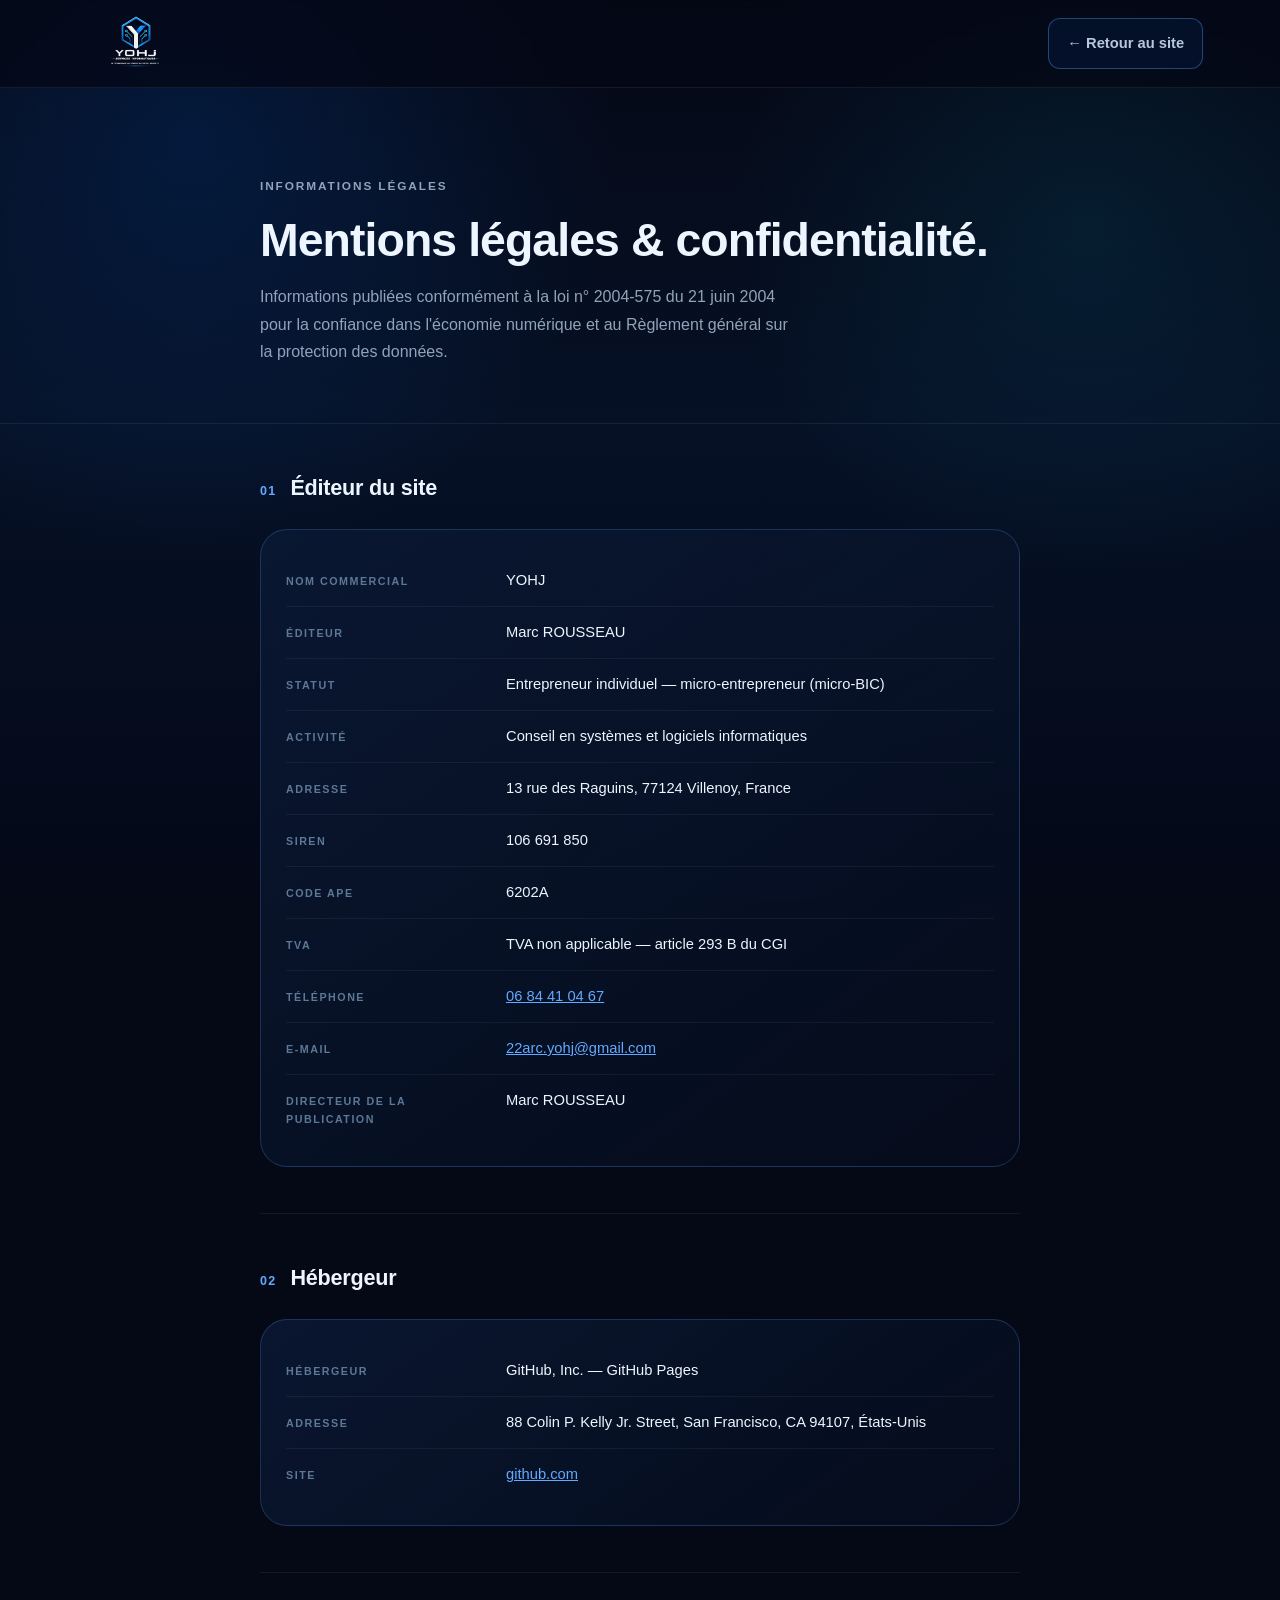
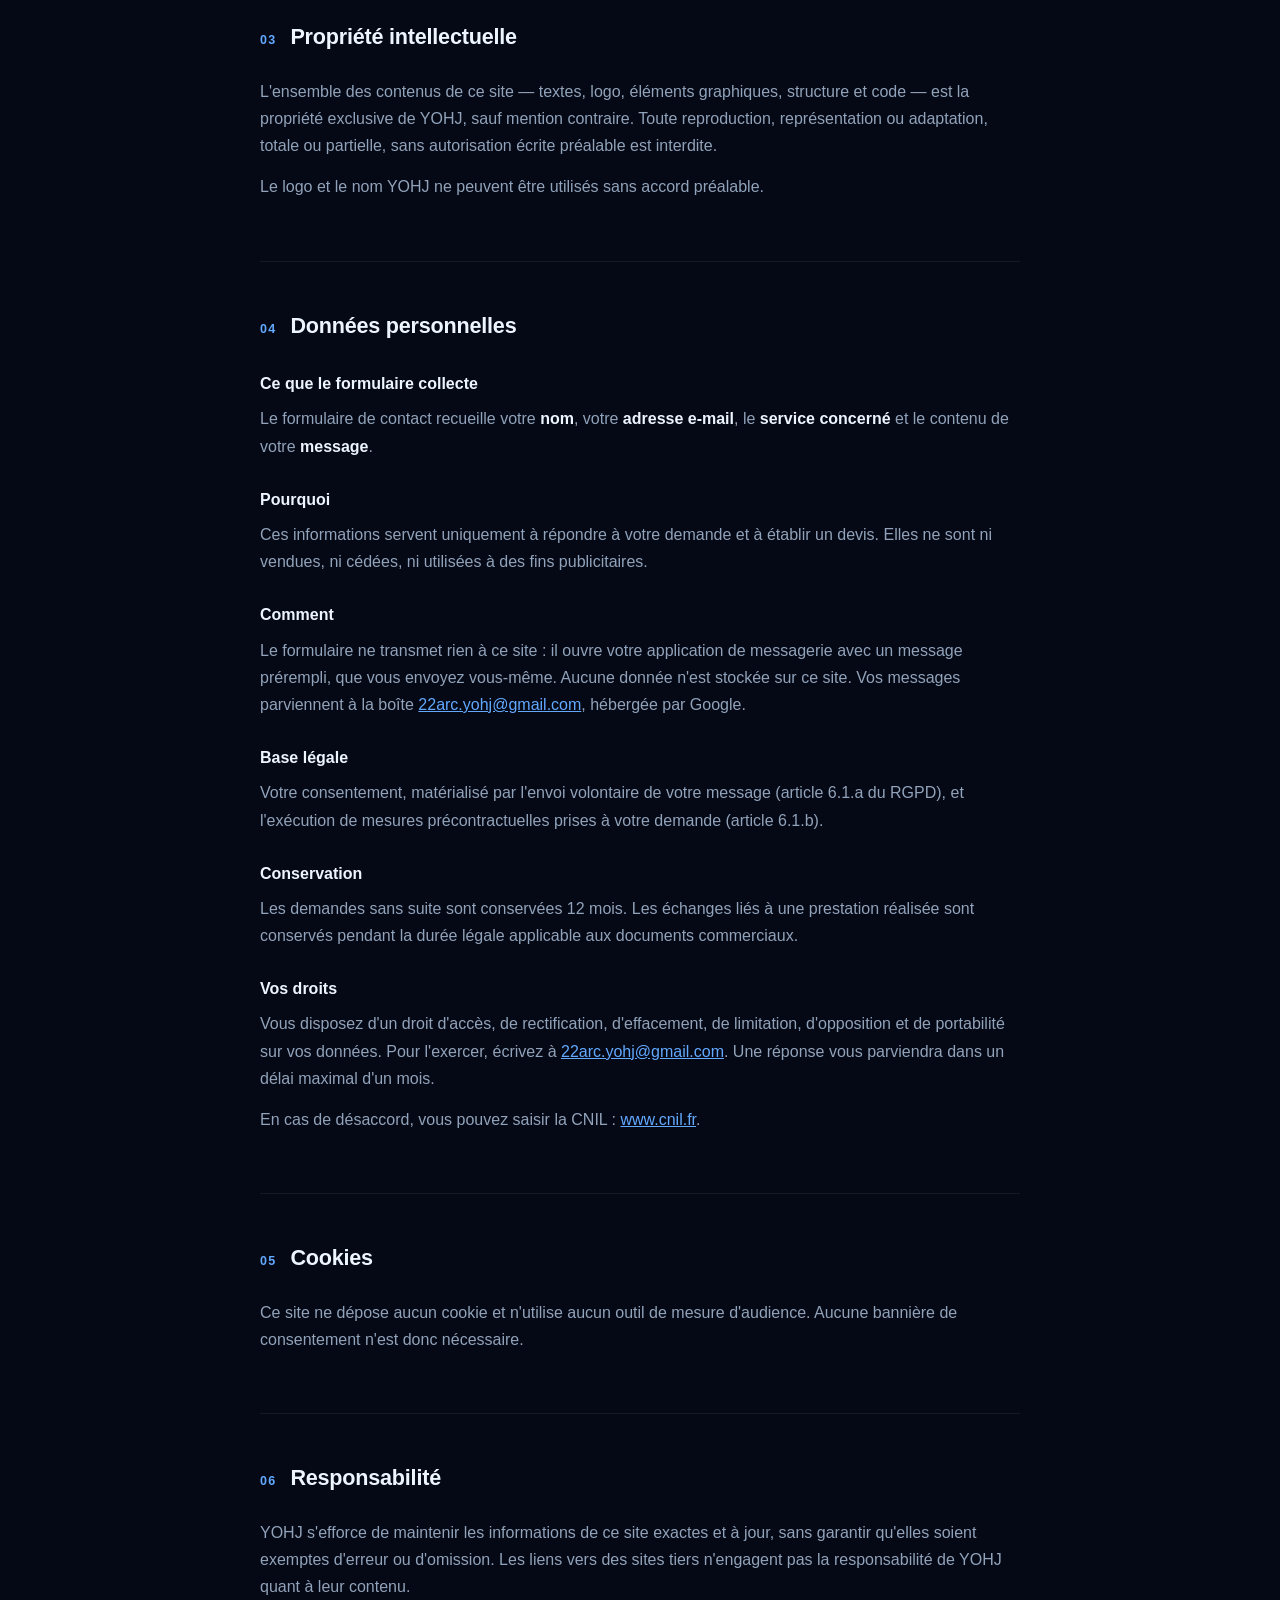
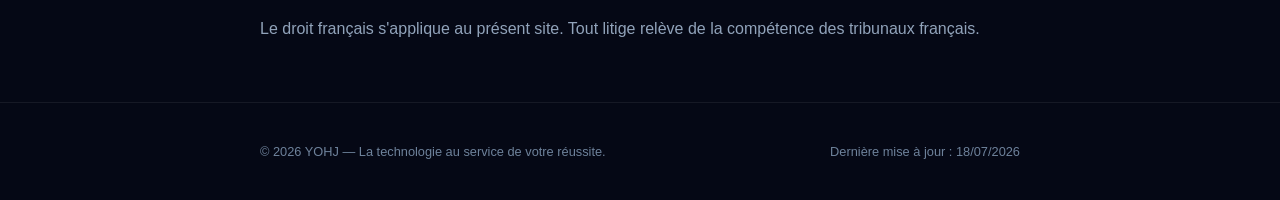
==== commit 9b9ed14e: "Add files via upload" ====
--- a/mentions-legales.html
+++ b/mentions-legales.html
@@ -1 +1,197 @@
-<!doctype html><html lang="fr"><head><meta charset="utf-8"><meta name="viewport" content="width=device-width,initial-scale=1"><title>Mentions légales — YOHJ</title><link rel="stylesheet" href="styles.css"></head><body><main class="section" style="max-width:900px;margin:auto;padding-top:80px"><p class="section-label">YOHJ</p><h1>Mentions légales</h1><h2>Éditeur</h2><p>YOHJ — Micro-entreprise de conseil en systèmes et logiciels informatiques.<br>Responsable : Marc Rousseau<br>Adresse : 13 rue des Raguins, 77124 Villenoy, France<br>SIREN : 106 691 850<br>Téléphone : 06 84 41 04 67<br>E-mail : 22arc.yohj@gmail.com</p><h2>Hébergement</h2><p>Le site est hébergé par GitHub Pages, service de GitHub, Inc.</p><h2>Données personnelles</h2><p>Le formulaire prépare un e-mail dans l’application de messagerie de l’utilisateur. Aucune base de données n’est utilisée par ce site statique.</p><h2>Propriété intellectuelle</h2><p>Les contenus, textes, éléments graphiques et identité visuelle de YOHJ sont protégés. Toute reproduction non autorisée est interdite.</p><p><a class="button button-secondary" href="index.html">← Retour au site</a></p></main></body></html>
+<!DOCTYPE html>
+<html lang="fr">
+<head>
+<meta charset="utf-8">
+<meta name="viewport" content="width=device-width, initial-scale=1">
+<meta name="theme-color" content="#050b1b">
+<meta name="description" content="Mentions légales et politique de confidentialité de YOHJ, services informatiques.">
+<title>Mentions légales — YOHJ</title>
+<link rel="icon" href="assets/favicon.png">
+<style>
+  *{box-sizing:border-box;margin:0;padding:0}
+  html{scroll-behavior:smooth}
+  body{
+    background:#050815;color:#edf5ff;
+    font-family:Inter,Arial,sans-serif;line-height:1.7;
+    overflow-x:hidden;-webkit-font-smoothing:antialiased;
+  }
+  body::before{
+    content:"";position:fixed;inset:0;z-index:-3;
+    background:
+      radial-gradient(circle at 15% 15%,rgba(0,112,255,.15),transparent 32%),
+      radial-gradient(circle at 85% 25%,rgba(0,214,255,.08),transparent 28%),
+      linear-gradient(180deg,#050815,#061126 48%,#040817);
+  }
+  .wrap{max-width:840px;margin:0 auto;padding:0 clamp(22px,6vw,40px)}
+
+  /* ---------- en-tête ---------- */
+  .header{
+    height:88px;position:sticky;top:0;z-index:20;
+    display:flex;align-items:center;justify-content:space-between;
+    padding:0 clamp(22px,6vw,92px);
+    background:rgba(5,8,21,.72);backdrop-filter:blur(18px);
+    border-bottom:1px solid rgba(255,255,255,.07);
+  }
+  .header img{display:block;width:118px;height:68px;object-fit:contain}
+  .back{
+    color:#b8c7db;text-decoration:none;font-size:.92rem;font-weight:700;
+    padding:12px 18px;border:1px solid rgba(80,163,255,.38);
+    border-radius:12px;background:rgba(20,104,255,.08);
+    transition:color .2s,border-color .2s;white-space:nowrap;
+  }
+  .back:hover{color:#fff;border-color:#1676f5}
+
+  /* ---------- titre ---------- */
+  .head{padding:72px 0 44px;border-bottom:1px solid rgba(255,255,255,.07)}
+  .label{
+    letter-spacing:.16em;text-transform:uppercase;color:#62a9ff;
+    font-size:.74rem;font-weight:800;margin-bottom:18px;
+  }
+  h1{font-size:clamp(2rem,5vw,2.9rem);line-height:1.15;font-weight:800;letter-spacing:-.02em}
+  .head p{color:#91a3ba;margin-top:16px;max-width:60ch}
+
+  /* ---------- sections ---------- */
+  section{padding:46px 0;border-bottom:1px solid rgba(255,255,255,.07)}
+  section:last-of-type{border-bottom:0}
+  h2{
+    font-size:1.35rem;font-weight:800;letter-spacing:-.01em;
+    margin-bottom:22px;display:flex;align-items:baseline;gap:14px;
+  }
+  h2 .num{color:#62a9ff;font-size:.78rem;font-weight:800;letter-spacing:.1em;font-variant-numeric:tabular-nums}
+  h3{font-size:1rem;font-weight:700;margin:26px 0 8px}
+  p{color:#91a3ba;margin-bottom:14px}
+  p strong{color:#edf5ff;font-weight:700}
+  a{color:#62a9ff}
+  ul{list-style:none;margin:0 0 14px}
+  li{color:#91a3ba;padding-left:22px;position:relative;margin-bottom:9px}
+  li::before{content:"—";position:absolute;left:0;color:#62a9ff;opacity:.7}
+
+  /* ---------- fiche identité ---------- */
+  .card{
+    padding:25px;border:1px solid rgba(93,163,255,.24);border-radius:27px;
+    background:linear-gradient(145deg,rgba(11,24,51,.92),rgba(5,13,29,.76));
+  }
+  .row{
+    display:grid;grid-template-columns:200px 1fr;gap:10px 20px;
+    padding:13px 0;border-bottom:1px solid rgba(255,255,255,.05);align-items:baseline;
+  }
+  .row:last-child{border-bottom:0}
+  .row dt{color:#5c7897;font-size:.67rem;letter-spacing:.14em;text-transform:uppercase;font-weight:700}
+  .row dd{color:#edf5ff;font-size:.92rem}
+  @media(max-width:650px){.row{grid-template-columns:1fr;gap:4px}}
+
+
+  /* ---------- pied ---------- */
+  footer{
+    padding:38px 0;color:#6e829b;font-size:.8rem;
+    border-top:1px solid rgba(255,255,255,.07);
+  }
+  footer .wrap{display:flex;justify-content:space-between;gap:16px;flex-wrap:wrap}
+  footer a{color:inherit;text-decoration:none;border-bottom:1px solid rgba(255,255,255,.18)}
+  footer a:hover{color:#b8c7db;border-color:#62a9ff}
+
+  :focus-visible{outline:2px solid #62a9ff;outline-offset:3px;border-radius:4px}
+  @media(prefers-reduced-motion:reduce){*{transition:none!important;scroll-behavior:auto}}
+</style>
+</head>
+<body>
+
+<header class="header">
+  <a href="index.html#accueil" aria-label="YOHJ, accueil">
+    <img src="assets/logo-concept-a.png" alt="Logo YOHJ">
+  </a>
+  <a class="back" href="index.html#accueil">← Retour au site</a>
+</header>
+
+<div class="head">
+  <div class="wrap">
+    <p class="label">Informations légales</p>
+    <h1>Mentions légales &amp; confidentialité.</h1>
+    <p>Informations publiées conformément à la loi n° 2004-575 du 21 juin 2004 pour la confiance dans l'économie numérique et au Règlement général sur la protection des données.</p>
+  </div>
+</div>
+
+<main class="wrap">
+
+  <section>
+    <h2><span class="num">01</span> Éditeur du site</h2>
+    <div class="card">
+      <dl>
+        <div class="row"><dt>Nom commercial</dt><dd>YOHJ</dd></div>
+        <div class="row"><dt>Éditeur</dt><dd>Marc ROUSSEAU</dd></div>
+        <div class="row"><dt>Statut</dt><dd>Entrepreneur individuel — micro-entrepreneur (micro-BIC)</dd></div>
+        <div class="row"><dt>Activité</dt><dd>Conseil en systèmes et logiciels informatiques</dd></div>
+        <div class="row"><dt>Adresse</dt><dd>13 rue des Raguins, 77124 Villenoy, France</dd></div>
+        <div class="row"><dt>SIREN</dt><dd>106 691 850</dd></div>
+        <div class="row"><dt>Code APE</dt><dd>6202A</dd></div>
+        <div class="row"><dt>TVA</dt><dd>TVA non applicable — article 293 B du CGI</dd></div>
+        <div class="row"><dt>Téléphone</dt><dd><a href="tel:+33684410467">06 84 41 04 67</a></dd></div>
+        <div class="row"><dt>E-mail</dt><dd><a href="mailto:22arc.yohj@gmail.com">22arc.yohj@gmail.com</a></dd></div>
+        <div class="row"><dt>Directeur de la publication</dt><dd>Marc ROUSSEAU</dd></div>
+      </dl>
+    </div>
+  </section>
+
+  <section>
+    <h2><span class="num">02</span> Hébergeur</h2>
+    <div class="card">
+      <dl>
+        <div class="row"><dt>Hébergeur</dt><dd>GitHub, Inc. — GitHub Pages</dd></div>
+        <div class="row"><dt>Adresse</dt><dd>88 Colin P. Kelly Jr. Street, San Francisco, CA 94107, États-Unis</dd></div>
+        <div class="row"><dt>Site</dt><dd><a href="https://github.com" rel="noopener">github.com</a></dd></div>
+      </dl>
+    </div>
+  </section>
+
+  <section>
+    <h2><span class="num">03</span> Propriété intellectuelle</h2>
+    <p>L'ensemble des contenus de ce site — textes, logo, éléments graphiques, structure et code — est la propriété exclusive de YOHJ, sauf mention contraire. Toute reproduction, représentation ou adaptation, totale ou partielle, sans autorisation écrite préalable est interdite.</p>
+    <p>Le logo et le nom YOHJ ne peuvent être utilisés sans accord préalable.</p>
+  </section>
+
+  <section>
+    <h2><span class="num">04</span> Données personnelles</h2>
+
+    <h3>Ce que le formulaire collecte</h3>
+    <p>Le formulaire de contact recueille votre <strong>nom</strong>, votre <strong>adresse e-mail</strong>, le <strong>service concerné</strong> et le contenu de votre <strong>message</strong>.</p>
+
+    <h3>Pourquoi</h3>
+    <p>Ces informations servent uniquement à répondre à votre demande et à établir un devis. Elles ne sont ni vendues, ni cédées, ni utilisées à des fins publicitaires.</p>
+
+    <h3>Comment</h3>
+    <p>Le formulaire ne transmet rien à ce site : il ouvre votre application de messagerie avec un message prérempli, que vous envoyez vous-même. Aucune donnée n'est stockée sur ce site. Vos messages parviennent à la boîte <a href="mailto:22arc.yohj@gmail.com">22arc.yohj@gmail.com</a>, hébergée par Google.</p>
+
+    <h3>Base légale</h3>
+    <p>Votre consentement, matérialisé par l'envoi volontaire de votre message (article 6.1.a du RGPD), et l'exécution de mesures précontractuelles prises à votre demande (article 6.1.b).</p>
+
+    <h3>Conservation</h3>
+    <p>Les demandes sans suite sont conservées 12 mois. Les échanges liés à une prestation réalisée sont conservés pendant la durée légale applicable aux documents commerciaux.</p>
+
+    <h3>Vos droits</h3>
+    <p>Vous disposez d'un droit d'accès, de rectification, d'effacement, de limitation, d'opposition et de portabilité sur vos données. Pour l'exercer, écrivez à <a href="mailto:22arc.yohj@gmail.com">22arc.yohj@gmail.com</a>. Une réponse vous parviendra dans un délai maximal d'un mois.</p>
+    <p>En cas de désaccord, vous pouvez saisir la CNIL : <a href="https://www.cnil.fr" rel="noopener">www.cnil.fr</a>.</p>
+  </section>
+
+  <section>
+    <h2><span class="num">05</span> Cookies</h2>
+    <p>Ce site ne dépose aucun cookie et n'utilise aucun outil de mesure d'audience. Aucune bannière de consentement n'est donc nécessaire.</p>
+  </section>
+
+  <section>
+    <h2><span class="num">06</span> Responsabilité</h2>
+    <p>YOHJ s'efforce de maintenir les informations de ce site exactes et à jour, sans garantir qu'elles soient exemptes d'erreur ou d'omission. Les liens vers des sites tiers n'engagent pas la responsabilité de YOHJ quant à leur contenu.</p>
+    <p>Le droit français s'applique au présent site. Tout litige relève de la compétence des tribunaux français.</p>
+  </section>
+
+</main>
+
+<footer>
+  <div class="wrap">
+    <span>© <span id="year"></span> YOHJ — La technologie au service de votre réussite.</span>
+    <span>Dernière mise à jour : 18/07/2026</span>
+  </div>
+</footer>
+
+<script>document.getElementById('year').textContent=new Date().getFullYear();</script>
+</body>
+</html>
